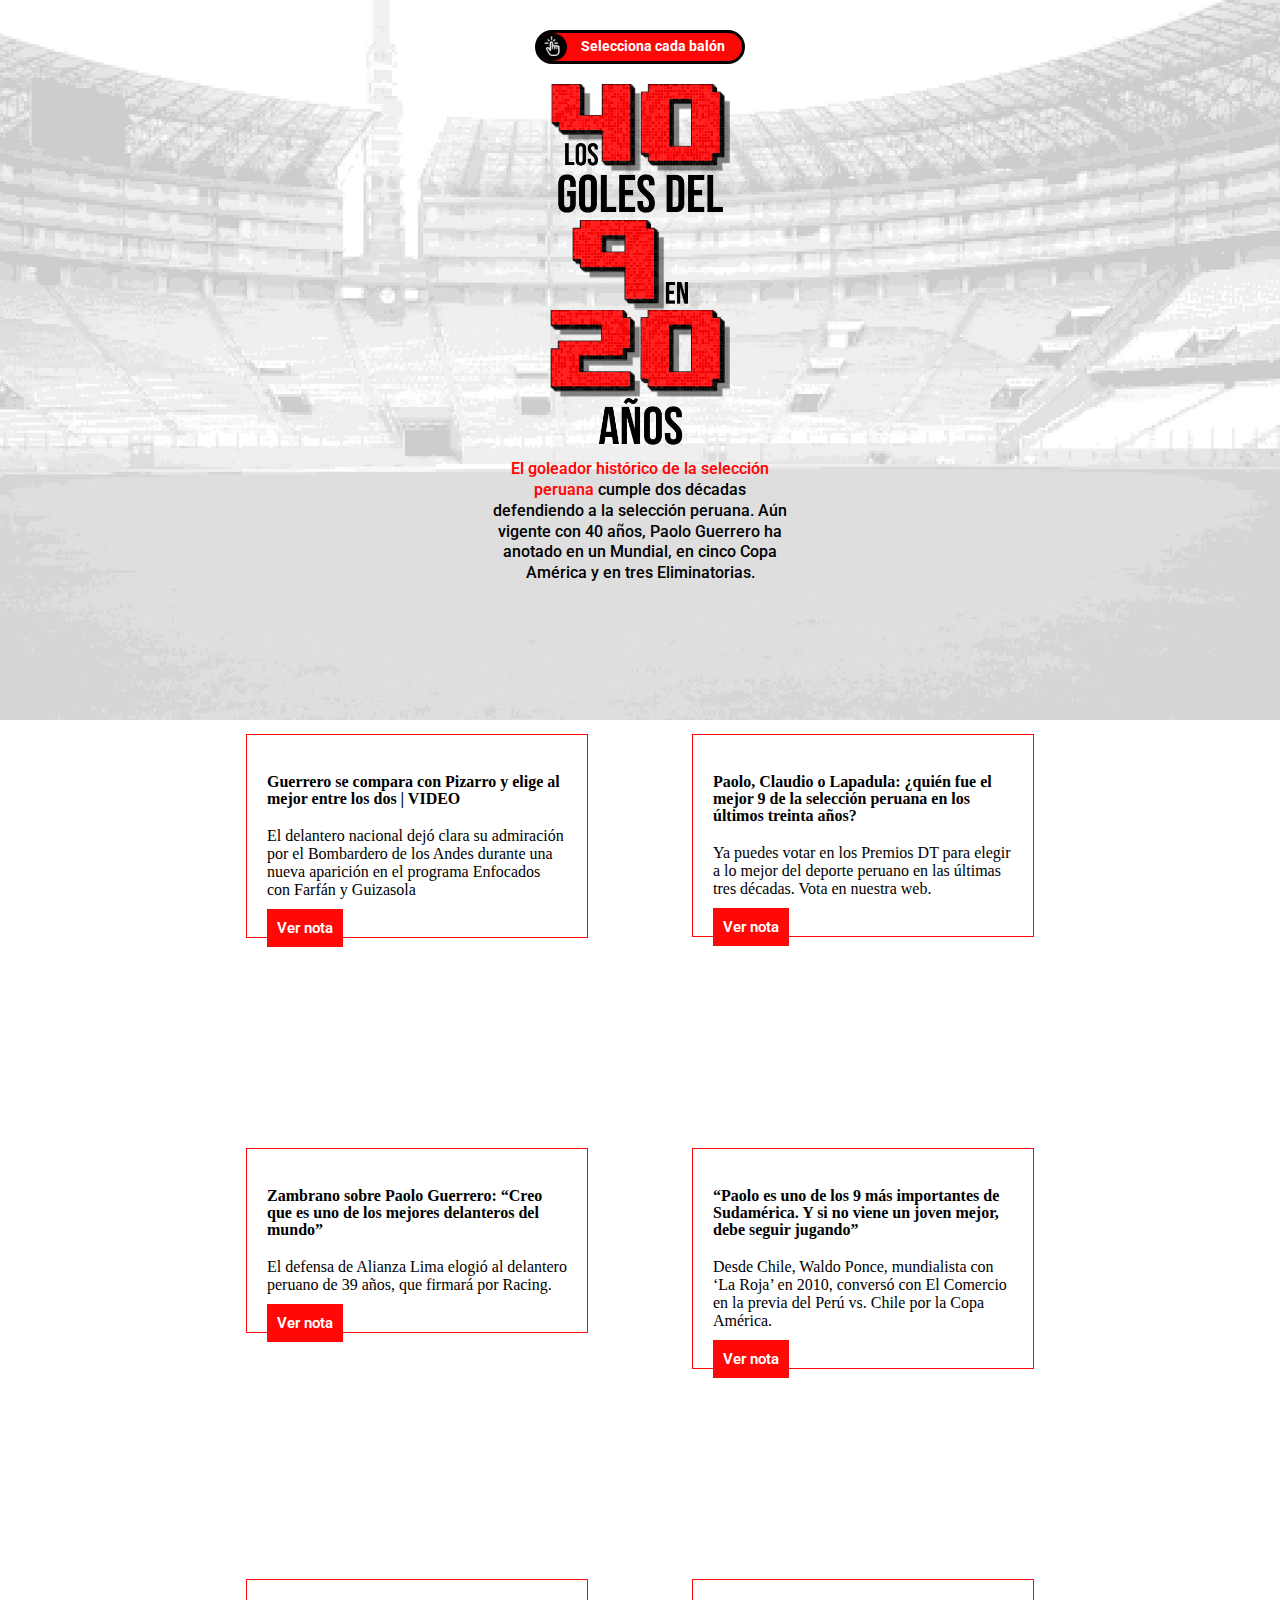
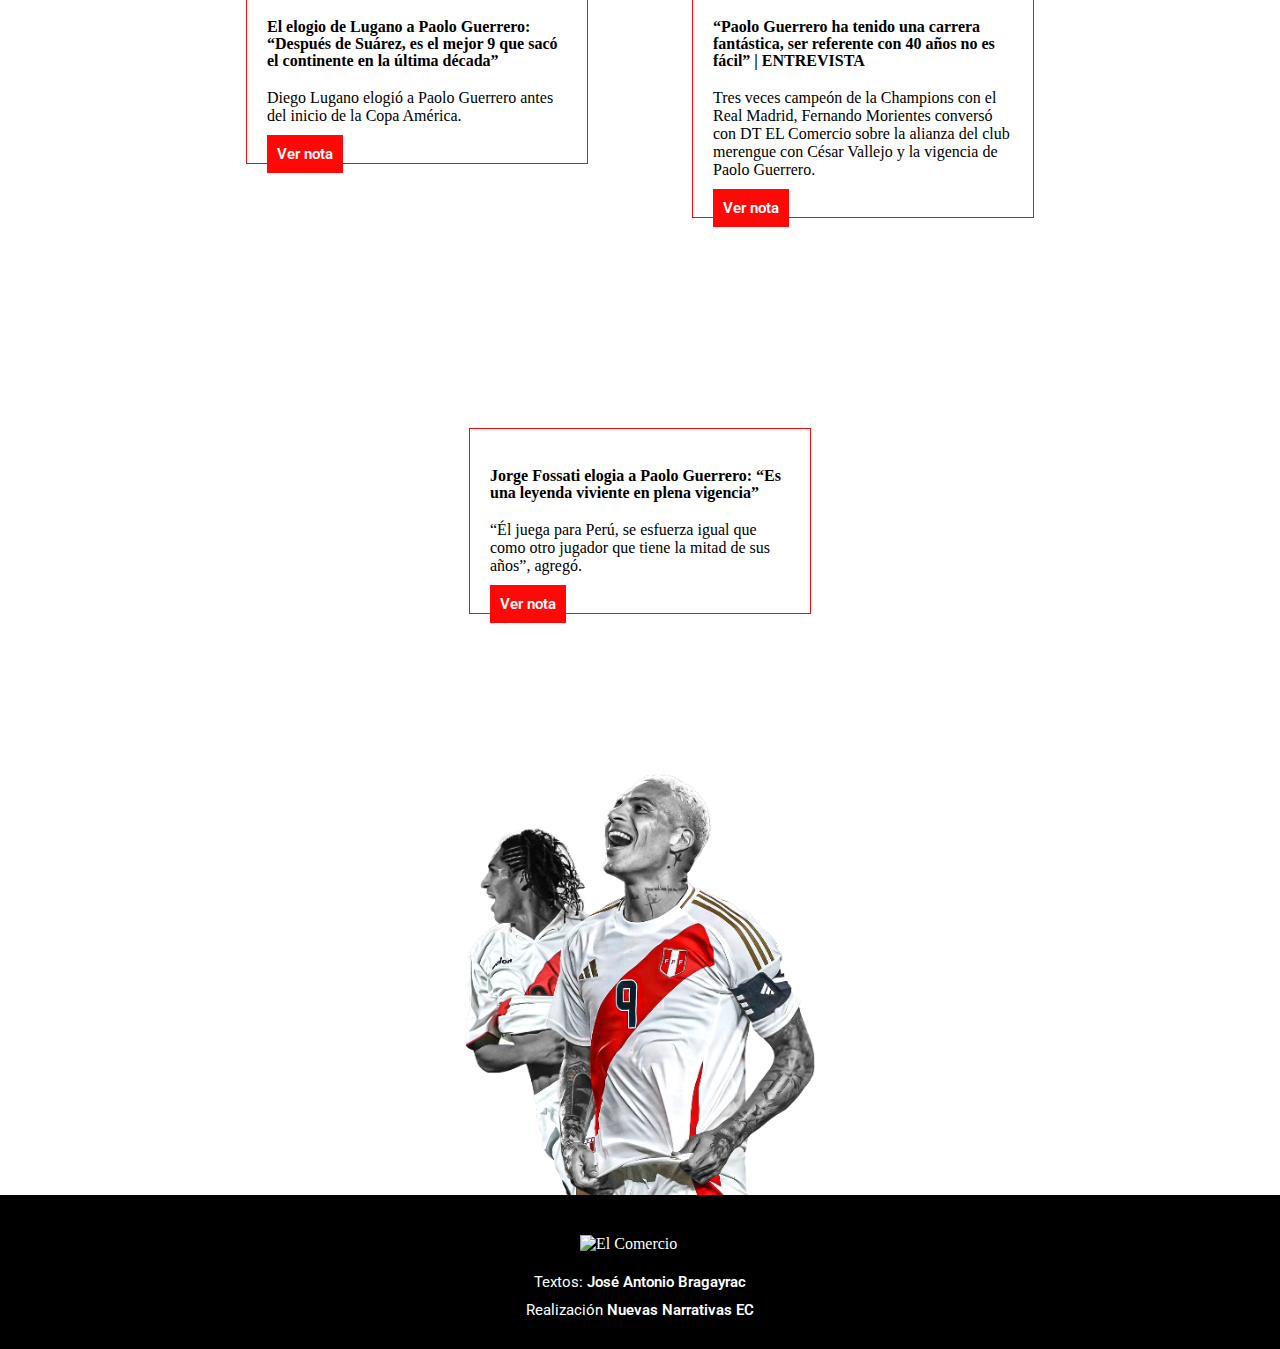
==== movil/index.html @ 33b4f056 "guerrero final" ====
<!DOCTYPE html>
<html lang="en">
<head>
    <!--Para que Google no indexe este index-->
    <meta name="googlebot" content="noindex" />
    <meta name="googlebot-news" content="nosnippet" />
    <meta name="robots" content="noindex, nofollow" />
    <!---->

    <meta charset="UTF-8">
    <meta name="viewport" content="width=device-width, initial-scale=1.0">
    <title>Paolo Guerrero</title>
    
    <link rel="stylesheet" href="https://yac130.github.io/paolo-guerrero-goles-historicos/css/style-movil.css?v31"/>
    <!--<link rel="stylesheet" href="../css/style-movil.css?v2">-->
    
    <link rel="preconnect" href="https://fonts.googleapis.com">
    <link rel="preconnect" href="https://fonts.gstatic.com" crossorigin>
    <link href="https://fonts.googleapis.com/css2?family=Bebas+Neue&family=Roboto:ital,wght@0,100;0,300;0,400;0,500;0,700;0,900;1,100;1,300;1,400;1,500;1,700;1,900&display=swap" rel="stylesheet">
    
    <style>
        .tp-modal,
        #gpt_zocalo, 
        #clever-45754-sticky-footer-shadow,
        #browsi_wrapper_0_ai_1_rc_0,
        #browsi_wrapper_1_ai_1_rc_0,
        #browsi_wrapper_2_ai_1_rc_0,
        #browsi_wrapper_3_ai_1_rc_0,
        #browsi_wrapper_4_ai_1_rc_0,
        #browsi_wrapper_5_ai_1_rc_0,
        #browsi_wrapper_6_ai_1_rc_0,
        #browsi_wrapper_7_ai_1_rc_0,
        #browsi_wrapper_8_ai_1_rc_0,
        #browsi_wrapper_9_ai_1_rc_0,
        #browsi_wrapper_10_ai_1_rc_0,
        .fs-sticky-footer,
        .orp-player-wrapper,
        #clever-45754-sticky-footer,
        #elcomercio_zocalo{
                display: none !important;
                height: 0 !important;
        } 
    </style>

</head>
<body>

    <div id="social">
        <button id="fb" class="sharer button" data-sharer="facebook" data-hashtag="" data-url="#">Facebook</button>

        <button id="wst" class="sharer button" data-sharer="whatsapp" data-title="El Comercio" data-url="#">Whatsapp</button>

        <button id="tw" class="sharer button" data-sharer="twitter" data-title="El Comercio" data-hashtags="" data-via='elcomercio_peru' data-url="#">Twitter</button>
    </div>

    <div class="main-popup" id="popup-video-1">
        <div class="box-popup">
            <div class="btn-cerrar">X</div>
            <div class="box-cabecera">
                <img src="https://yac130.github.io/paolo-guerrero-goles-historicos/img/pelota.png" alt="" width="100%">
                <h6>gol #1</h6>
                <span class="fecha">18-11-2004</span>
            </div>
            <h4>
                La primera vez (85')
                <span>Paolo Guerrero se estrena como goleador ante Chile</span>
            </h4>
            <p>
                Guerrero es la gran apuesta del brasileño Paulo Autuori con 20 años y un mes después de su debut con la selección peruana, anota su primer gol. Fue ante Chile en el Nacional, con un toque sutil de derecha, luego de ingresar por Claudio Pizarro.
            </p>
            <h5>
                Perú 2-1 Chile
                <span>Lima - Nacional</span>
                <span>Eliminatorias Mundial 2006</span>
            </h5>
            <iframe width="100%" height="315" src="https://www.youtube.com/embed/K0IS0dxHDE8?si=mKyJRkMQhObxS0b4" title="YouTube video player" frameborder="0" allow="accelerometer; autoplay; clipboard-write; encrypted-media; gyroscope; picture-in-picture; web-share" referrerpolicy="strict-origin-when-cross-origin" allowfullscreen></iframe>
        </div>
    </div>

    <div class="main-popup" id="popup-video-2">
        <div class="box-popup">
            <div class="btn-cerrar">X</div>
            <div class="box-cabecera">
                <img src="https://yac130.github.io/paolo-guerrero-goles-historicos/img/pelota.png" alt="" width="100%">
                <h6>gol #2</h6>
                <span class="fecha">30-3-2005</span>
            </div>
            <h4>
                El gol más rápido (38’’)
                <span>La dupla del Bayern Guerrero-Pizarro ‘on fire’</span>
            </h4>
            <p>
                Asistencia perfecta de su compañero en el Bayern Munich, Claudio Pizarro, para un Paolo Guerrero que define con un derechazo cruzado ante el arquero ecuatoriano. Se jugaban apenas 38 segundos en el estadio Nacional.
            </p>
            <h5>
                Perú 2-2 Ecuador
                <span>Lima - Nacional</span>
                <span>Eliminatorias Mundial 2006</span>
            </h5>
            <iframe width="100%" height="315" src="https://www.youtube.com/embed/5pW2fzvM_98?si=mKyJRkMQhObxS0b4" title="YouTube video player" frameborder="0" allow="accelerometer; autoplay; clipboard-write; encrypted-media; gyroscope; picture-in-picture; web-share" referrerpolicy="strict-origin-when-cross-origin" allowfullscreen></iframe>
        </div>
    </div>

    <div class="main-popup" id="popup-video-3">
        <div class="box-popup">
            <div class="btn-cerrar">X</div>
            <div class="box-cabecera">
                <img src="https://yac130.github.io/paolo-guerrero-goles-historicos/img/pelota.png" alt="" width="100%">
                <h6>gol #3</h6>
                <span class="fecha">17-08-2005</span>
            </div>
            <h4>
                Chile, la víctima se repite (15’)
                <span>Primer gol de Guerrero en un amistoso con la Bicolor</span>
            </h4>
            <p>
                Con el muslo izquierdo, a empujones y aguantando la marca del defensa Nelson Reyes, Guerrero anota ante Chile, en un amistoso jugado en Tacna.Fue tras un centro de Miguel Mostto y un remate fallido de Juan Manuel Vargas que dejó rebote.
            </p>
            <h5>
                Perú 3-1 Chile
                <span>Tacna - Estadio Jorge Basadre</span>
                <span>Amistoso</span>
            </h5>
            <iframe width="100%" height="315" src="https://www.youtube.com/embed/N6119QtMp_8?si=EzQfrEjegVmpWIgE&amp;start=4070" title="YouTube video player" frameborder="0" allow="accelerometer; autoplay; clipboard-write; encrypted-media; gyroscope; picture-in-picture; web-share" referrerpolicy="strict-origin-when-cross-origin" allowfullscreen></iframe>
        </div>
    </div>

    <div class="main-popup" id="popup-video-4">
        <div class="box-popup">
            <div class="btn-cerrar">X</div>
            <div class="box-cabecera">
                <img src="https://yac130.github.io/paolo-guerrero-goles-historicos/img/pelota.png" alt="" width="100%">
                <h6>gol #4</h6>
                <span class="fecha">08-09-2006</span>
            </div>
            <h4>
                Gol en Nueva Jersey (76’)
                <span>El nueve que no perdona dentro del área</span>
            </h4>
            <p>
                La Bicolor era dirigida por Freddy Ternero y Paolo Guerrero acompañaba a Claudio Pizarro en el ataque. El ‘Bombardero’ pivotea perfecto y el ‘Depredador’ controla con el pecho, acomoda y define suave con pierna derecha para el empate.
            </p>
            <h5>
                Perú 1-1 Ecuador
                <span>Nueva Jersey</span>
                <span>Amistoso</span>
            </h5>
            <iframe width="100%" height="315" src="https://www.youtube.com/embed/x92LTF9Slc8?si=QGdDnlPMAwOUpx2V&amp;start=74" title="YouTube video player" frameborder="0" allow="accelerometer; autoplay; clipboard-write; encrypted-media; gyroscope; picture-in-picture; web-share" referrerpolicy="strict-origin-when-cross-origin" allowfullscreen></iframe>
        </div>
    </div>

    <div class="main-popup" id="popup-video-5">
        <div class="box-popup">
            <div class="btn-cerrar">X</div>
            <div class="box-cabecera">
                <img src="https://yac130.github.io/paolo-guerrero-goles-historicos/img/pelota.png" alt="" width="100%">
                <h6>gol #5</h6>
                <span class="fecha">07-10-2006</span>
            </div>
            <h4>
                Festejo en Viña del Mar (8’)
                <span>Ya en Hamburgo, Guerrero anota por primera vez en Chile</span>
            </h4>
            <p>
                Otro centro por izquierda y Guerrero, que supera a los defensas, cabecea perfecto para el gol peruano en el ‘Clásico del Pacífico’ disputado en Viña del Mar. El amistoso lo ganaría Chile con tres peruanos expulsados.
            </p>
            <h5>
                Chile 3-2 Perú
                <span>Viña del Mar</span>
                <span>Amistoso</span>
            </h5>
            <iframe width="100%" height="315" src="https://www.youtube.com/embed/x92LTF9Slc8?si=Kt_hMHA3erdOjnL2&amp;start=96" title="YouTube video player" frameborder="0" allow="accelerometer; autoplay; clipboard-write; encrypted-media; gyroscope; picture-in-picture; web-share" referrerpolicy="strict-origin-when-cross-origin" allowfullscreen></iframe>
        </div>
    </div>

    <div class="main-popup" id="popup-video-6">
        <div class="box-popup">
            <div class="btn-cerrar">X</div>
            <div class="box-cabecera">
                <img src="https://yac130.github.io/paolo-guerrero-goles-historicos/img/pelota.png" alt="" width="100%">
                <h6>gol #6</h6>
                <span class="fecha">26-06-2007</span>
            </div>
            <h4>
                Debut goleador en Copa América (88’)
                <span>La primera vez de Guerrero en un torneo continental con Perú</span>
            </h4>
            <p>
                Con Julio César Uribe como entrenador, Perú ganaba 2-0 a Uruguay con goles de Miguel Villalta y Juan Carlos Mariño. Faltaba uno, el de Paolo, que a los 88’ define de izquierda tras pase de Andrés Mendoza para su primer gol en una Copa América.
            </p>
            <h5>
                Perú 3-0 Uruguay
                <span>Metropolitano de Mérida</span>
                <span>Copa América</span>
            </h5>
            <iframe width="100%" height="315" src="https://www.youtube.com/embed/9vWUrF949cA?si=VbzYMJOQoTrI6k7H&amp;start=505" title="YouTube video player" frameborder="0" allow="accelerometer; autoplay; clipboard-write; encrypted-media; gyroscope; picture-in-picture; web-share" referrerpolicy="strict-origin-when-cross-origin" allowfullscreen></iframe>
        </div>
    </div>

    <div class="main-popup" id="popup-video-7">
        <div class="box-popup">
            <div class="btn-cerrar">X</div>
            <div class="box-cabecera">
                <img src="https://yac130.github.io/paolo-guerrero-goles-historicos/img/pelota.png" alt="" width="100%">
                <h6>gol #7</h6>
                <span class="fecha">09-09-2007</span>
            </div>
            <h4>
                Primer doblete monumental (50’ y 93’)
                <span>Dos derechazos para dos goles ante Colombia</span>
            </h4>
            <p>
                Perú perdía ante Colombia hasta que apareció Paolo Guerrero para ganar una pelota venenosa y definir de derecha casi en el suelo. Era el minuto 50 y a los 93 volvería a ser decisivo para marcar el empate, también de derecha en el estadio Monumental.
            </p>
            <h5>
                Perú 2-2 Colombia
                <span>Estadio Monumental</span>
                <span>Amistoso</span>
            </h5>
            <iframe width="100%" height="315" src="https://www.youtube.com/embed/2K004dYfxaA?si=8Dpz30KWaag9TBLP&amp;start=113" title="YouTube video player" frameborder="0" allow="accelerometer; autoplay; clipboard-write; encrypted-media; gyroscope; picture-in-picture; web-share" referrerpolicy="strict-origin-when-cross-origin" allowfullscreen></iframe>
        </div>
    </div>

    <div class="main-popup" id="popup-video-8">
        <div class="box-popup">
            <div class="btn-cerrar">X</div>
            <div class="box-cabecera">
                <img src="https://yac130.github.io/paolo-guerrero-goles-historicos/img/pelota.png" alt="" width="100%">
                <h6>gol #8</h6>
                <span class="fecha">09-09-2007</span>
            </div>
            <h4>
                Primer doblete monumental (50’ y 93’)
                <span>Dos derechazos para dos goles ante Colombia</span>
            </h4>
            <p>
                Perú perdía ante Colombia hasta que apareció Paolo Guerrero para ganar una pelota venenosa y definir de derecha casi en el suelo. Era el minuto 50 y a los 93 volvería a ser decisivo para marcar el empate, también de derecha en el estadio Monumental.
            </p>
            <h5>
                Perú 2-2 Colombia
                <span>Estadio Monumental</span>
                <span>Amistoso</span>
            </h5>
            <iframe width="100%" height="315" src="https://www.youtube.com/embed/2K004dYfxaA?si=OxUhcb1DsauI570G&amp;start=275" title="YouTube video player" frameborder="0" allow="accelerometer; autoplay; clipboard-write; encrypted-media; gyroscope; picture-in-picture; web-share" referrerpolicy="strict-origin-when-cross-origin" allowfullscreen></iframe>
        </div>
    </div>

    <div class="main-popup" id="popup-video-9">
        <div class="box-popup">
            <div class="btn-cerrar">X</div>
            <div class="box-cabecera">
                <img src="https://yac130.github.io/paolo-guerrero-goles-historicos/img/pelota.png" alt="" width="100%">
                <h6>gol #9</h6>
                <span class="fecha">12-09-2007</span>
            </div>
            <h4>
                El 'Depredador' define de pecho (36’)
                <span>Segundo tanto de Guerrero en el coloso de Ate</span>
            </h4>
            <p>
                Centro por derecha y Paolo Guerrero que define con el pecho para que, sutilmente, la pelota tome dirección de arco para el 2-0. Diez minutos antes, Vargas había puesto el primero. Fue el primer triunfo de la era Chemo del Solar.
            </p>
            <h5>
                Perú 2-0 Bolivia
                <span>Lima</span>
                <span>Amistoso</span>
            </h5>
            <iframe width="100%" height="315" src="https://www.youtube.com/embed/PZjacY6OZC4?si=Kt_A9exCMvat1ab5&amp;start=50" title="YouTube video player" frameborder="0" allow="accelerometer; autoplay; clipboard-write; encrypted-media; gyroscope; picture-in-picture; web-share" referrerpolicy="strict-origin-when-cross-origin" allowfullscreen></iframe>
        </div>
    </div>

    <div class="main-popup" id="popup-video-10">
        <div class="box-popup">
            <div class="btn-cerrar">X</div>
            <div class="box-cabecera">
                <img src="https://yac130.github.io/paolo-guerrero-goles-historicos/img/pelota.png" alt="" width="100%">
                <h6>gol #10</h6>
                <span class="fecha">29-06-2011</span>
            </div>
            <h4>
                El décimo gol fue en Matute (89’)
                <span>Zurdazo del Depredador para llegar a los diez goles</span>
            </h4>
            <p>
                Definición de zurda a un minuto del final para que Paolo Guerrero anote su décimo gol con la selección peruana. El rival era Senegal y el escenario, el estadio de Matute. Era también el décimo encuentro con Sergio Markarián como entrenador.
            </p>
            <h5>
                Perú 1-0 Senegal
                <span>Lima</span>
                <span>Amistoso</span>
            </h5>
            <iframe width="100%" height="315" src="https://www.youtube.com/embed/x92LTF9Slc8?si=UZkHm7tZXh6owOcf&amp;start=241" title="YouTube video player" frameborder="0" allow="accelerometer; autoplay; clipboard-write; encrypted-media; gyroscope; picture-in-picture; web-share" referrerpolicy="strict-origin-when-cross-origin" allowfullscreen></iframe>
        </div>
    </div>

    <div class="main-popup" id="popup-video-11">
        <div class="box-popup">
            <div class="btn-cerrar">X</div>
            <div class="box-cabecera">
                <img src="https://yac130.github.io/paolo-guerrero-goles-historicos/img/pelota.png" alt="" width="100%">
                <h6>gol #11</h6>
                <span class="fecha">05-07-2011</span>
            </div>
            <h4>
                Un golazo ante Uruguay (23’)
                <span>Estreno con gol en la Copa América 2011</span>
            </h4>
            <p>
                La mejor asistencia de Michael Guevara en Perú fue para Paolo Guerrero. Un pase desde área propia hasta casi tres cuartos de cancha, que el ‘Depredador’ supo aprovechar amagando al portero Muslera y definiendo con un toque suave de derecha.
            </p>
            <h5>
                Perú 1-1 Uruguay
                <span>San Juan - Argentina</span>
                <span>Copa América 2011</span>
            </h5>
            <iframe width="100%" height="315" src="https://www.youtube.com/embed/XzrnQ9zExps?si=zWWX0Ix0KJ_9d_0Y" title="YouTube video player" frameborder="0" allow="accelerometer; autoplay; clipboard-write; encrypted-media; gyroscope; picture-in-picture; web-share" referrerpolicy="strict-origin-when-cross-origin" allowfullscreen></iframe>
        </div>
    </div>

    <div class="main-popup" id="popup-video-12">
        <div class="box-popup">
            <div class="btn-cerrar">X</div>
            <div class="box-cabecera">
                <img src="https://yac130.github.io/paolo-guerrero-goles-historicos/img/pelota.png" alt="" width="100%">
                <h6>gol #12</h6>
                <span class="fecha">08-07-2011</span>
            </div>
            <h4>
                Un Guerrero para cuartos (82’)
                <span>Aparece el goleador en el final del partido</span>
            </h4>
            <p>
                Tras el empate ante Uruguay, Perú necesitaba un triunfo ante México para asegurar un lugar en los cuartos de final. Paolo Guerrero aparecería a 8 minutos del final para, de pierna derecha, firmar el triunfo ante los aztecas.
            </p>
            <h5>
                Perú 1-0 México
                <span>San Juan - Argentina</span>
                <span>Copa América 2011</span>
            </h5>
            <iframe width="100%" height="315" src="https://www.youtube.com/embed/MPnbG2aK51w?si=bKwkEc_yF3SHigMa&amp;start=126" title="YouTube video player" frameborder="0" allow="accelerometer; autoplay; clipboard-write; encrypted-media; gyroscope; picture-in-picture; web-share" referrerpolicy="strict-origin-when-cross-origin" allowfullscreen></iframe>
        </div>
    </div>

    <div class="main-popup" id="popup-video-13">
        <div class="box-popup">
            <div class="btn-cerrar">X</div>
            <div class="box-cabecera">
                <img src="https://yac130.github.io/paolo-guerrero-goles-historicos/img/pelota.png" alt="" width="100%">
                <h6>gol #13</h6>
                <span class="fecha">23-07-2011</span>
            </div>
            <h4>
                El primer hat-trick de Paolo (63’)
                <span>Guerrero se convierte en goleador de la Copa América 2011</span>
            </h4>
            <p>
                Abrió la cuenta Willian Chiroque y el resto fue repertorio absoluto de Paolo Guerrero ante Venezuela. Su primer hat-trick con la Bicolor. Tres derechazos y tres tantos para coronarse como goleador del torneo con cinco tantos.
            </p>
            <h5>
                Perú 4-1 Venezuela
                <span>San Juan - Argentina</span>
                <span>Copa América 2011</span>
            </h5>
            <iframe width="100%" height="315" src="https://www.youtube.com/embed/syoJkhP4cYw?si=iKiYjjJ8qdFBC_3Q&amp;start=31" title="YouTube video player" frameborder="0" allow="accelerometer; autoplay; clipboard-write; encrypted-media; gyroscope; picture-in-picture; web-share" referrerpolicy="strict-origin-when-cross-origin" allowfullscreen></iframe>
        </div>
    </div>

    <div class="main-popup" id="popup-video-14">
        <div class="box-popup">
            <div class="btn-cerrar">X</div>
            <div class="box-cabecera">
                <img src="https://yac130.github.io/paolo-guerrero-goles-historicos/img/pelota.png" alt="" width="100%">
                <h6>gol #14</h6>
                <span class="fecha">23-07-2011</span>
            </div>
            <h4>
                El primer hat-trick de Paolo (89’)
                <span>Guerrero se convierte en goleador de la Copa América 2011</span>
            </h4>
            <p>
                Abrió la cuenta Willian Chiroque y el resto fue repertorio absoluto de Paolo Guerrero ante Venezuela. Su primer hat-trick con la Bicolor. Tres derechazos y tres tantos para coronarse como goleador del torneo con cinco tantos.
            </p>
            <h5>
                Perú 4-1 Venezuela
                <span>San Juan - Argentina</span>
                <span>Copa América 2011</span>
            </h5>
            <iframe width="100%" height="315" src="https://www.youtube.com/embed/syoJkhP4cYw?si=GVzm3-RCTbgwa2Yy&amp;start=60" title="YouTube video player" frameborder="0" allow="accelerometer; autoplay; clipboard-write; encrypted-media; gyroscope; picture-in-picture; web-share" referrerpolicy="strict-origin-when-cross-origin" allowfullscreen></iframe>
        </div>
    </div>

    <div class="main-popup" id="popup-video-15">
        <div class="box-popup">
            <div class="btn-cerrar">X</div>
            <div class="box-cabecera">
                <img src="https://yac130.github.io/paolo-guerrero-goles-historicos/img/pelota.png" alt="" width="100%">
                <h6>gol #15</h6>
                <span class="fecha">23-07-2011</span>
            </div>
            <h4>
                El primer hat-trick de Paolo (92’)
                <span>Guerrero se convierte en goleador de la Copa América 2011</span>
            </h4>
            <p>
                Abrió la cuenta Willian Chiroque y el resto fue repertorio absoluto de Paolo Guerrero ante Venezuela. Su primer hat-trick con la Bicolor. Tres derechazos y tres tantos para coronarse como goleador del torneo con cinco tantos.
            </p>
            <h5>
                Perú 4-1 Venezuela
                <span>San Juan - Argentina</span>
                <span>Copa América 2011</span>
            </h5>
            <iframe width="100%" height="315" src="https://www.youtube.com/embed/syoJkhP4cYw?si=pJUwmBBO0U-e8hbL&amp;start=75" title="YouTube video player" frameborder="0" allow="accelerometer; autoplay; clipboard-write; encrypted-media; gyroscope; picture-in-picture; web-share" referrerpolicy="strict-origin-when-cross-origin" allowfullscreen></iframe>
        </div>
    </div>

    <div class="main-popup" id="popup-video-16">
        <div class="box-popup">
            <div class="btn-cerrar">X</div>
            <div class="box-cabecera">
                <img src="https://yac130.github.io/paolo-guerrero-goles-historicos/img/pelota.png" alt="" width="100%">
                <h6>gol #16</h6>
                <span class="fecha">23-07-2011</span>
            </div>
            <h4>
                El primer doblete en Eliminatorias (46’)
                <span>Guerrero logra su segundo doblete con la selección peruana</span>
            </h4>
            <p>
                Debut soñado en las Eliminatorias 2014. En el Nacional y ante Paraguay, Paolo Guerrero marcaba un doblete que ilusionaba a todos un país. Primero, un derechazo y luego un toque suave, también de derecha, para su segundo doblete con Perú.
            </p>
            <h5>
                Perú 2-0 Paraguay
                <span>Lima</span>
                <span>Eliminatorias 2014 </span>
            </h5>
            <iframe width="100%" height="315" src="https://www.youtube.com/embed/ZjPwFpDP84M?si=2nQmgfP4tTEuA_Tm" title="YouTube video player" frameborder="0" allow="accelerometer; autoplay; clipboard-write; encrypted-media; gyroscope; picture-in-picture; web-share" referrerpolicy="strict-origin-when-cross-origin" allowfullscreen></iframe>
        </div>
    </div>

    <div class="main-popup" id="popup-video-17">
        <div class="box-popup">
            <div class="btn-cerrar">X</div>
            <div class="box-cabecera">
                <img src="https://yac130.github.io/paolo-guerrero-goles-historicos/img/pelota.png" alt="" width="100%">
                <h6>gol #17</h6>
                <span class="fecha">23-07-2011</span>
            </div>
            <h4>
                El primer doblete en Eliminatorias (73’)
                <span>Guerrero logra su segundo doblete con la selección peruana</span>
            </h4>
            <p>
                Debut soñado en las Eliminatorias 2014. En el Nacional y ante Paraguay, Paolo Guerrero marcaba un doblete que ilusionaba a todos un país. Primero, un derechazo y luego un toque suave, también de derecha, para su segundo doblete con Perú.
            </p>
            <h5>
                Perú 2-0 Paraguay
                <span>Lima</span>
                <span>Eliminatorias 2014 </span>
            </h5>
            <iframe width="100%" height="315" src="https://www.youtube.com/embed/ZjPwFpDP84M?si=n2J53IyAvD6kdRvM&amp;start=110" title="YouTube video player" frameborder="0" allow="accelerometer; autoplay; clipboard-write; encrypted-media; gyroscope; picture-in-picture; web-share" referrerpolicy="strict-origin-when-cross-origin" allowfullscreen></iframe>
        </div>
    </div>

    <div class="main-popup" id="popup-video-18">
        <div class="box-popup">
            <div class="btn-cerrar">X</div>
            <div class="box-cabecera">
                <img src="https://yac130.github.io/paolo-guerrero-goles-historicos/img/pelota.png" alt="" width="100%">
                <h6>gol #18</h6>
                <span class="fecha">23-07-2011</span>
            </div>
            <h4>
                Los dulces 18 de Paolo (36’)
                <span>Figura en la ajustada victoria ante Nigeria </span>
            </h4>
            <p>
                Derechazo cruzado y un abrazo con ‘Cachito’ Ramírez para celebrar el gol ante Nigeria en un amistoso disputado en el Nacional. Era el último partido de práctica de la Bicolor dirigida por Sergio Markarián antes de reiniciar las Eliminatorias.
            </p>
            <h5>
                Perú 1-0 Nigeria
                <span>Lima</span>
                <span>Amistoso</span>
            </h5>
            <iframe width="100%" height="315" src="https://www.youtube.com/embed/Pi1nPzy7rgg?si=0pbm6UnJ7qsSRWBA&amp;start=35" title="YouTube video player" frameborder="0" allow="accelerometer; autoplay; clipboard-write; encrypted-media; gyroscope; picture-in-picture; web-share" referrerpolicy="strict-origin-when-cross-origin" allowfullscreen></iframe>
        </div>
    </div>

    <div class="main-popup" id="popup-video-19">
        <div class="box-popup">
            <div class="btn-cerrar">X</div>
            <div class="box-cabecera">
                <img src="https://yac130.github.io/paolo-guerrero-goles-historicos/img/pelota.png" alt="" width="100%">
                <h6>gol #19</h6>
                <span class="fecha">10-06-2012</span>
            </div>
            <h4>
                Un golazo en el Centenario (47’)
                <span>Guerrero anota ante Uruguay por las Eliminatorias 2014</span>
            </h4>
            <p>
                Saque Lateral de Luis Advíncula y Paolo Guerrero en el área que la acomoda con el pecho para definir de derecha y poner el 2-2 a los 47 minutos, en el Centenario de Montevideo.
            </p>
            <h5>
                Uruguay 4-2 Perú
                <span>Montevideo</span>
                <span>Eliminatorias</span>
            </h5>
            <iframe width="100%" height="315" src="https://www.youtube.com/embed/e02gge3_kE8?si=f8w0Wk0k7OE5_tpm&amp;start=3529" title="YouTube video player" frameborder="0" allow="accelerometer; autoplay; clipboard-write; encrypted-media; gyroscope; picture-in-picture; web-share" referrerpolicy="strict-origin-when-cross-origin" allowfullscreen></iframe>
        </div>
    </div>

    <div class="main-popup" id="popup-video-20">
        <div class="box-popup">
            <div class="btn-cerrar">X</div>
            <div class="box-cabecera">
                <img src="https://yac130.github.io/paolo-guerrero-goles-historicos/img/pelota.png" alt="" width="100%">
                <h6>gol #20</h6>
                <span class="fecha">09-09-2014</span>
            </div>
            <h4>
                Veinte goles en diez años con Perú (88’)
                <span>Guerrero celebra en Doha sus dos decenas de goles</span>
            </h4>
            <p>
                Diez años después de su estreno goleador con la selección peruana, Paolo Guerrero marca su diana número 20 con la Bicolor. Fue ante Qatar, en una victoria de 2-0 de un partido que se disputó en Doha. Cabezazo y a cobrar.
            </p>
            <h5>
                Perú 2-0 Qatar
                <span>Doha</span>
                <span>Amistoso</span>
            </h5>
            <iframe width="100%" height="315" src="https://www.youtube.com/embed/EZDYqac8dMQ?si=7yDa3PVIgDp21z0Y&amp;start=90" title="YouTube video player" frameborder="0" allow="accelerometer; autoplay; clipboard-write; encrypted-media; gyroscope; picture-in-picture; web-share" referrerpolicy="strict-origin-when-cross-origin" allowfullscreen></iframe>
        </div>
    </div>

    <div class="main-popup" id="popup-video-21">
        <div class="box-popup">
            <div class="btn-cerrar">X</div>
            <div class="box-cabecera">
                <img src="https://yac130.github.io/paolo-guerrero-goles-historicos/img/pelota.png" alt="" width="100%">
                <h6>gol #21</h6>
                <span class="fecha">15-11-2014</span>
            </div>
            <h4>
                Tercer gol de cabeza con la bicolor (73’)
                <span>Guerrero vuelve a ser letal por la vía aérea en amistoso</span>
            </h4>
            <p>
                Centro por derecha de André Carrillo y Paolo Guerrero que se eleva en el corazón del área, sin marca, para, de cabeza, poner el 1-1 transitorio. Luego vino el segundo guaraní y caímos 2-1 en un amistoso disputado en Asunción.
            </p>
            <h5>
                Paraguay 2-1 Perú
                <span>Asunción</span>
                <span>Amistoso</span>
            </h5>
            <iframe width="100%" height="315" src="https://www.youtube.com/embed/wJPZi2W6BAc?si=FDNUQ0Sg1CaFPsGW&amp;start=88" title="YouTube video player" frameborder="0" allow="accelerometer; autoplay; clipboard-write; encrypted-media; gyroscope; picture-in-picture; web-share" referrerpolicy="strict-origin-when-cross-origin" allowfullscreen></iframe>
        </div>
    </div>

    <div class="main-popup" id="popup-video-22">
        <div class="box-popup">
            <div class="btn-cerrar">X</div>
            <div class="box-cabecera">
                <img src="https://yac130.github.io/paolo-guerrero-goles-historicos/img/pelota.png" alt="" width="100%">
                <h6>gol #22</h6>
                <span class="fecha">26-06-2015</span>
            </div>
            <h4>
                El segundo hat trick del 'depredador' (19’)
                <span>Paolo anota tres goles ante Bolivia por la Copa América</span>
            </h4>
            <p>
                Primero fue un centro de Vargas y Paolo que fusila al arquero con un cabezazo. Luego, un pase perfecto de Cueva para definir de derecha. Finalmente, el Depredador aprovecha un error rival para definir de derecha.
            </p>
            <h5>
                Perú 3-1 Bolivia
                <span>Chile</span>
                <span>Copa América 2015</span>
            </h5>
            <iframe width="100%" height="315" src="https://www.youtube.com/embed/2xQud9nzji0?si=Uo561qy5PMU0e6LP&amp;start=155" title="YouTube video player" frameborder="0" allow="accelerometer; autoplay; clipboard-write; encrypted-media; gyroscope; picture-in-picture; web-share" referrerpolicy="strict-origin-when-cross-origin" allowfullscreen></iframe>
        </div>
    </div>

    <div class="main-popup" id="popup-video-23">
        <div class="box-popup">
            <div class="btn-cerrar">X</div>
            <div class="box-cabecera">
                <img src="https://yac130.github.io/paolo-guerrero-goles-historicos/img/pelota.png" alt="" width="100%">
                <h6>gol #23</h6>
                <span class="fecha">26-06-2015</span>
            </div>
            <h4>
                El segundo hat trick del 'depredador' (22’)
                <span>Paolo anota tres goles ante Bolivia por la Copa América</span>
            </h4>
            <p>
                Primero fue un centro de Vargas y Paolo que fusila al arquero con un cabezazo. Luego, un pase perfecto de Cueva para definir de derecha. Finalmente, el Depredador aprovecha un error rival para definir de derecha.
            </p>
            <h5>
                Perú 3-1 Bolivia
                <span>Chile</span>
                <span>Copa América 2015</span>
            </h5>
            <iframe width="100%" height="315" src="https://www.youtube.com/embed/2xQud9nzji0?si=Uo561qy5PMU0e6LP&amp;start=224" title="YouTube video player" frameborder="0" allow="accelerometer; autoplay; clipboard-write; encrypted-media; gyroscope; picture-in-picture; web-share" referrerpolicy="strict-origin-when-cross-origin" allowfullscreen></iframe>
        </div>
    </div>

    <div class="main-popup" id="popup-video-24">
        <div class="box-popup">
            <div class="btn-cerrar">X</div>
            <div class="box-cabecera">
                <img src="https://yac130.github.io/paolo-guerrero-goles-historicos/img/pelota.png" alt="" width="100%">
                <h6>gol #24</h6>
                <span class="fecha">26-06-2015</span>
            </div>
            <h4>
                El segundo hat trick del 'depredador' (73’)
                <span>Paolo anota tres goles ante Bolivia por la Copa América</span>
            </h4>
            <p>
                Primero fue un centro de Vargas y Paolo que fusila al arquero con un cabezazo. Luego, un pase perfecto de Cueva para definir de derecha. Finalmente, el Depredador aprovecha un error rival para definir de derecha.
            </p>
            <h5>
                Perú 3-1 Bolivia
                <span>Chile</span>
                <span>Copa América 2015</span>
            </h5>
            <iframe width="100%" height="315" src="https://www.youtube.com/embed/2xQud9nzji0?si=Uo561qy5PMU0e6LP&amp;start=735" title="YouTube video player" frameborder="0" allow="accelerometer; autoplay; clipboard-write; encrypted-media; gyroscope; picture-in-picture; web-share" referrerpolicy="strict-origin-when-cross-origin" allowfullscreen></iframe>
        </div>
    </div>

    <div class="main-popup" id="popup-video-25">
        <div class="box-popup">
            <div class="btn-cerrar">X</div>
            <div class="box-cabecera">
                <img src="https://yac130.github.io/paolo-guerrero-goles-historicos/img/pelota.png" alt="" width="100%">
                <h6>gol #25</h6>
                <span class="fecha">04-07-2015</span>
            </div>
            <h4>
                Goleador de la Copa América, otra vez (88’)
                <span>Guerrero lidera a Perú al tercer lugar del torneo</span>
            </h4>
            <p>
                Pase de Cueva y Guerrero que define de derecha para sentenciar el partido ante Paraguay y darle a Perú el tercer lugar en la Copa América 2015.Fue a los 88 minutos y el tanto lo coronaría como goleador del torneo por segunda vez consecutiva.
            </p>
            <h5>
                Perú 2-0 Paraguay
                <span>Chile</span>
                <span>Copa América 2015</span>
            </h5>
            <iframe width="100%" height="315" src="https://www.youtube.com/embed/2xQud9nzji0?si=Uo561qy5PMU0e6LP&amp;start=123" title="YouTube video player" frameborder="0" allow="accelerometer; autoplay; clipboard-write; encrypted-media; gyroscope; picture-in-picture; web-share" referrerpolicy="strict-origin-when-cross-origin" allowfullscreen></iframe>
        </div>
    </div>

    <div class="main-popup" id="popup-video-26">
        <div class="box-popup">
            <div class="btn-cerrar">X</div>
            <div class="box-cabecera">
                <img src="https://yac130.github.io/paolo-guerrero-goles-historicos/img/pelota.png" alt="" width="100%">
                <h6>gol #26</h6>
                <span class="fecha">14-10-2015</span>
            </div>
            <h4>
                El cuarto gol ante Chile (92’)
                <span>Primer tanto en las Eliminatorias Rusia 2018</span>
            </h4>
            <p>
                En uno de los partidos más extraños por la cantidad de goles ante Chile, Paolo Guerrero se hace presente para el descuento. Fue una definición con el empeine derecho, en un remate cruzado perfecto ante un Claudio Bravo que nada pudo hacer.
            </p>
            <h5>
                Perú 3-4 Chile
                <span>Lima</span>
                <span>Eliminatorias 2018</span>
            </h5>
            <iframe width="100%" height="315" src="https://www.youtube.com/embed/2xQud9nzji0?si=Uo561qy5PMU0e6LP&amp;start=1076" title="YouTube video player" frameborder="0" allow="accelerometer; autoplay; clipboard-write; encrypted-media; gyroscope; picture-in-picture; web-share" referrerpolicy="strict-origin-when-cross-origin" allowfullscreen></iframe>
        </div>
    </div>

    <div class="main-popup" id="popup-video-27">
        <div class="box-popup">
            <div class="btn-cerrar">X</div>
            <div class="box-cabecera">
                <img src="https://yac130.github.io/paolo-guerrero-goles-historicos/img/pelota.png" alt="" width="100%">
                <h6>gol #27</h6>
                <span class="fecha">25-03-2016</span>
            </div>
            <h4>
                El gol que marcó la era Gareca (61’)
                <span>Guerrero inicia la reivindicación ante Venezuela en Lima</span>
            </h4>
            <p>
                Ruidíaz pivotea para Guerrero, que define de derecha para el descuento, cuando Perú perdía 2-0 en Lima. Luego empataría el mismo Ruidíaz.Era el segundo gol del ‘Depredador’ en las Eliminatorias Rusia 2018.
            </p>
            <h5>
                Venezuela 2-2 Perú
                <span>Venezuela</span>
                <span>Eliminatorias 2018</span>
            </h5>
            <iframe width="100%" height="315" src="https://www.youtube.com/embed/2xQud9nzji0?si=Uo561qy5PMU0e6LP&amp;start=258" title="YouTube video player" frameborder="0" allow="accelerometer; autoplay; clipboard-write; encrypted-media; gyroscope; picture-in-picture; web-share" referrerpolicy="strict-origin-when-cross-origin" allowfullscreen></iframe>
        </div>
    </div>

    <div class="main-popup" id="popup-video-28">
        <div class="box-popup">
            <div class="btn-cerrar">X</div>
            <div class="box-cabecera">
                <img src="https://yac130.github.io/paolo-guerrero-goles-historicos/img/pelota.png" alt="" width="100%">
                <h6>gol #28</h6>
                <span class="fecha">05-06-2016</span>
            </div>
            <h4>
                Diez goles en Copa América (61’)
                <span>Paolo anota en su tercer torneo continental</span>
            </h4>
            <p>
                Perú se estrenaba en la Copa América Centenario. El rival fue Haití y el autor del único tanto para los primeros tres puntos fue Paolo Guerrero. A los 61 minutos, el Depredador anota de palomita tras centro de Edison Flores.
            </p>
            <h5>
                Perú 1-0 Haití
                <span>Estados Unidos</span>
                <span>Copa América Centenario</span>
            </h5>
            <iframe width="100%" height="315" src="https://www.youtube.com/embed/2xQud9nzji0?si=Uo561qy5PMU0e6LP&amp;start=532" title="YouTube video player" frameborder="0" allow="accelerometer; autoplay; clipboard-write; encrypted-media; gyroscope; picture-in-picture; web-share" referrerpolicy="strict-origin-when-cross-origin" allowfullscreen></iframe>
        </div>
    </div>

    <div class="main-popup" id="popup-video-29">
        <div class="box-popup">
            <div class="btn-cerrar">X</div>
            <div class="box-cabecera">
                <img src="https://yac130.github.io/paolo-guerrero-goles-historicos/img/pelota.png" alt="" width="100%">
                <h6>gol #29</h6>
                <span class="fecha">05-06-2016</span>
            </div>
            <h4>
                La primera vez ante Argentina (58’)
                <span>Definición exquisita en Lima por Eliminatorias</span>
            </h4>
            <p>
                Fabuloso centro de Miguel Trauco y Paolo Guerrero que le gana la posición a Funes Mori, acomoda la pelota con el cuerpo y define con un derechazo para el 1-1. Era su tercera diana en las Eliminatorias rumbo al Mundial Rusia 2018.
            </p>
            <h5>
                Perú 2-2 Argentina
                <span>Lima</span>
                <span>Eliminatorias 2018</span>
            </h5>
            <iframe width="100%" height="315" src="https://www.youtube.com/embed/KTjKlr1f00Q?si=qUPTzerLzaqgzef2" title="YouTube video player" frameborder="0" allow="accelerometer; autoplay; clipboard-write; encrypted-media; gyroscope; picture-in-picture; web-share" referrerpolicy="strict-origin-when-cross-origin" allowfullscreen></iframe>
        </div>
    </div>

    <div class="main-popup" id="popup-video-30">
        <div class="box-popup">
            <div class="btn-cerrar">X</div>
            <div class="box-cabecera">
                <img src="https://yac130.github.io/paolo-guerrero-goles-historicos/img/pelota.png" alt="" width="100%">
                <h6>gol #30</h6>
                <span class="fecha">24-03-2017</span>
            </div>
            <h4>
                Un gol salvador ante Venezuela (63’)
                <span>Guerrero anota de cabeza para el empate ante Venezuela</span>
            </h4>
            <p>
                Perú perdía 2-1 en Venezuela hasta que a los 63 minutos apareció Paolo Guerrero para un cabezazo perfecto, tras tiro de esquina de Yotún, que sentenció el empate de visita y por las Eliminatorias Rusia 2018. 
            </p>
            <h5>
                Venezuela 2-2 Perú
                <span>Venezuela</span>
                <span>Eliminatorias 2018</span>
            </h5>
            <iframe width="100%" height="315" src="https://www.youtube.com/embed/Y5yJHED-U_o?si=KSlrg9BWlVDhR4oR&amp;start=176" title="YouTube video player" frameborder="0" allow="accelerometer; autoplay; clipboard-write; encrypted-media; gyroscope; picture-in-picture; web-share" referrerpolicy="strict-origin-when-cross-origin" allowfullscreen></iframe>
        </div>
    </div>

    <div class="main-popup" id="popup-video-31">
        <div class="box-popup">
            <div class="btn-cerrar">X</div>
            <div class="box-cabecera">
                <img src="https://yac130.github.io/paolo-guerrero-goles-historicos/img/pelota.png" alt="" width="100%">
                <h6>gol #31</h6>
                <span class="fecha">29-03-2017</span>
            </div>
            <h4>
                Clase maestra de Guerrero (33’)
                <span>Guerrero y el día que lo sufrió Diego Godín</span>
            </h4>
            <p>
                Era el minuto 33. Perú perdía 1-0 ante Uruguay, hasta que Yotún lanza un centro milimétrico para Paolo que, con mucha calidad, acomoda y protege la pelota ante la marca de Diego Godín, le gana la posición al uruguayo y define de perfecto derechazo.
            </p>
            <h5>
                Perú 2-1 Uruguay
                <span>Lima</span>
                <span>Eliminatorias 2018</span>
            </h5>
            <iframe width="100%" height="315" src="https://www.youtube.com/embed/2uhj7VCqP_I?si=47xYI-pD3P1V_iTO&amp;start=535" title="YouTube video player" frameborder="0" allow="accelerometer; autoplay; clipboard-write; encrypted-media; gyroscope; picture-in-picture; web-share" referrerpolicy="strict-origin-when-cross-origin" allowfullscreen></iframe>
        </div>
    </div>

    <div class="main-popup" id="popup-video-32">
        <div class="box-popup">
            <div class="btn-cerrar">X</div>
            <div class="box-cabecera">
                <img src="https://yac130.github.io/paolo-guerrero-goles-historicos/img/pelota.png" alt="" width="100%">
                <h6>gol #32</h6>
                <span class="fecha">08-06-2017</span>
            </div>
            <h4>
                Primero gol de tiro libre (75’)
                <span>Impecable ejecución del capitán Paolo Guerrero</span>
            </h4>
            <p>
                Amistoso disputado en el Mansiche de Trujillo. Guerrero era capitán y a los 75 minutos hizo gala de toda su jerarquía con una definición soberana de tiro libre. Derechazo potente y triunfo para la selección peruana.
            </p>
            <h5>
                Perú 1-0 Paraguay
                <span>Trujillo</span>
                <span>Amistoso</span>
            </h5>
            <iframe width="100%" height="315" src="https://www.youtube.com/embed/2uhj7VCqP_I?si=47xYI-pD3P1V_iTO&amp;start=535" title="YouTube video player" frameborder="0" allow="accelerometer; autoplay; clipboard-write; encrypted-media; gyroscope; picture-in-picture; web-share" referrerpolicy="strict-origin-when-cross-origin" allowfullscreen></iframe>
        </div>
    </div>

    <div class="main-popup" id="popup-video-33">
        <div class="box-popup">
            <div class="btn-cerrar">X</div>
            <div class="box-cabecera">
                <img src="https://yac130.github.io/paolo-guerrero-goles-historicos/img/pelota.png" alt="" width="100%">
                <h6>gol #33</h6>
                <span class="fecha">14-06-2017</span>
            </div>
            <h4>
                Gol de Guerrero en Arequipa (58’)
                <span>El Depredador alcanza los 11 goles en amistosos con Perú</span>
            </h4>
            <p>
                Otro amistoso, esta vez ante Jamaica en Arequipa. Pase diagonal de Cueva y Guerrero que define sin apuro ni marca, de tiro cruzado con la derecha, para el tercero de la Blanquirroja. Era, además, su gol número 11 en amistosos con Perú.
            </p>
            <h5>
                Perú 3-1 Jamaica
                <span>Arequipa</span>
                <span>Amistoso</span>
            </h5>
            <iframe width="100%" height="315" src="https://www.youtube.com/embed/4GjqSAVPC8E?si=TSUP84DxafSdujwz&amp;start=203" title="YouTube video player" frameborder="0" allow="accelerometer; autoplay; clipboard-write; encrypted-media; gyroscope; picture-in-picture; web-share" referrerpolicy="strict-origin-when-cross-origin" allowfullscreen></iframe>
        </div>
    </div>

    <div class="main-popup" id="popup-video-34">
        <div class="box-popup">
            <div class="btn-cerrar">X</div>
            <div class="box-cabecera">
                <img src="https://yac130.github.io/paolo-guerrero-goles-historicos/img/pelota.png" alt="" width="100%">
                <h6>gol #34</h6>
                <span class="fecha">03-06-2018</span>
            </div>
            <h4>
                El tercer doblete de Guerrero (41’)
                <span>Paolo reaparece tras un año sin goles</span>
            </h4>
            <p>
                Ya clasificado al Mundial de Rusia 2018, Perú se alista con un amistoso en Suiza. Guerrero aparece para aprovechar un rebote con una sutil definición de derecha. Luego, volvería a aparecer con un cabezazo tras centro de Carrillo.
            </p>
            <h5>
                Perú 3-0 Arabia Saudita
                <span>San Galo</span>
                <span>Amistoso</span>
            </h5>
            <iframe width="100%" height="315" src="https://www.youtube.com/embed/lfakbrEqAIw?si=HaF3VIxCcNUUuLxw&amp;start=3471" title="YouTube video player" frameborder="0" allow="accelerometer; autoplay; clipboard-write; encrypted-media; gyroscope; picture-in-picture; web-share" referrerpolicy="strict-origin-when-cross-origin" allowfullscreen></iframe>
        </div>
    </div>

    <div class="main-popup" id="popup-video-35">
        <div class="box-popup">
            <div class="btn-cerrar">X</div>
            <div class="box-cabecera">
                <img src="https://yac130.github.io/paolo-guerrero-goles-historicos/img/pelota.png" alt="" width="100%">
                <h6>gol #35</h6>
                <span class="fecha">03-06-2018</span>
            </div>
            <h4>
                El tercer doblete de Guerrero (64’)
                <span>Paolo reaparece tras un año sin goles</span>
            </h4>
            <p>
                Ya clasificado al Mundial de Rusia 2018, Perú se alista con un amistoso en Suiza. Guerrero aparece para aprovechar un rebote con una sutil definición de derecha. Luego, volvería a aparecer con un cabezazo tras centro de Carrillo.
            </p>
            <h5>
                Perú 3-0 Arabia Saudita
                <span>San Galo</span>
                <span>Amistoso</span>
            </h5>
            <iframe width="100%" height="315" src="https://www.youtube.com/embed/lfakbrEqAIw?si=fAIo_pgCyg80Ahd5&amp;start=5101" title="YouTube video player" frameborder="0" allow="accelerometer; autoplay; clipboard-write; encrypted-media; gyroscope; picture-in-picture; web-share" referrerpolicy="strict-origin-when-cross-origin" allowfullscreen></iframe>
        </div>
    </div>

    <div class="main-popup" id="popup-video-36">
        <div class="box-popup">
            <div class="btn-cerrar">X</div>
            <div class="box-cabecera">
                <img src="https://yac130.github.io/paolo-guerrero-goles-historicos/img/pelota.png" alt="" width="100%">
                <h6>gol #36</h6>
                <span class="fecha">26-06-2018</span>
            </div>
            <h4>
                El gol soñado en Rusia 2018 (49’)
                <span>Paolo Guerrero anota su único gol en una Copa del Mundo</span>
            </h4>
            <p>
                Paolo Guerrero cumple el sueño de anotar en una Copa del Mundo. Lo logró 14 años después de su debut goleador con la Bicolor. Fue ante Australia, tras una jugada de Cueva y una definición soberbia de media tijera con pierna derecha.
            </p>
            <h5>
                Australia 0-2 Perú
                <span>Rusia</span>
                <span>Mundial Rusia 2018</span>
            </h5>
            <iframe width="100%" height="315" src="https://www.youtube.com/embed/1pwso2yOvWE?si=95jW_swHLKOJbxSc" title="YouTube video player" frameborder="0" allow="accelerometer; autoplay; clipboard-write; encrypted-media; gyroscope; picture-in-picture; web-share" referrerpolicy="strict-origin-when-cross-origin" allowfullscreen></iframe>
        </div>
    </div>

    <div class="main-popup" id="popup-video-37">
        <div class="box-popup">
            <div class="btn-cerrar">X</div>
            <div class="box-cabecera">
                <img src="https://yac130.github.io/paolo-guerrero-goles-historicos/img/pelota.png" alt="" width="100%">
                <h6>gol #37</h6>
                <span class="fecha">18-06-2019</span>
            </div>
            <h4>
                La quinta Copa América (45’)
                <span>Paolo Guerrero marca su primer gol ante Bolivia</span>
            </h4>
            <p>
                Paolo Guerrero abre la cuenta a los 45 minutos. Perdía Perú ante Bolivia, pero un pase magistral de Cueva dejó en inmejorable posición al ‘Depredador’, que definió de derecha para el 1-1 en su quinta Copa América.
            </p>
            <h5>
                Perú 3-1 Bolivia
                <span>Brasil</span>
                <span>Copa América 2019</span>
            </h5>
            <iframe width="100%" height="315" src="https://www.youtube.com/embed/lRtwG10eZgE?si=HV2EGiAT6rIbdo3J&amp;start=293" title="YouTube video player" frameborder="0" allow="accelerometer; autoplay; clipboard-write; encrypted-media; gyroscope; picture-in-picture; web-share" referrerpolicy="strict-origin-when-cross-origin" allowfullscreen></iframe>
        </div>
    </div>

    <div class="main-popup" id="popup-video-38">
        <div class="box-popup">
            <div class="btn-cerrar">X</div>
            <div class="box-cabecera">
                <img src="https://yac130.github.io/paolo-guerrero-goles-historicos/img/pelota.png" alt="" width="100%">
                <h6>gol #38</h6>
                <span class="fecha">04-07-2019</span>
            </div>
            <h4>
                Uno de los mejores partidos de Perú (91’)
                <span>Goleada y exhibición máxima ante Chile</span>
            </h4>
            <p>
                La selección peruana jugó uno de sus mejores partidos en la era Gareca. Fue ante Chile, en semifinales de la Copa América. Un 3-0 monumental que Paolo Guerrero coronó con el tercer tanto, tras eludir al portero y definir de derecha.
            </p>
            <h5>
                Perú 3-0 Chile
                <span>Brasil</span>
                <span>Copa América 2019</span>
            </h5>
            <iframe width="100%" height="315" src="https://www.youtube.com/embed/STrqmRTNHZc?si=qbeoy5F2RnyMVVC0&amp;start=824" title="YouTube video player" frameborder="0" allow="accelerometer; autoplay; clipboard-write; encrypted-media; gyroscope; picture-in-picture; web-share" referrerpolicy="strict-origin-when-cross-origin" allowfullscreen></iframe>
        </div>
    </div>

    <div class="main-popup" id="popup-video-39">
        <div class="box-popup">
            <div class="btn-cerrar">X</div>
            <div class="box-cabecera">
                <img src="https://yac130.github.io/paolo-guerrero-goles-historicos/img/pelota.png" alt="" width="100%">
                <h6>gol #39</h6>
                <span class="fecha">07-07-2019</span>
            </div>
            <h4>
                Gol y subcampeón de América (44’)
                <span>Primer gol de penal para Paolo Guerrero con Perú</span>
            </h4>
            <p>
                Perú volvía a una final de Copa América después de más de 40 años. El rival, Brasil, fue imposible, pero Paolo Guerrero se dio el gusto de anotar su primer tanto de penal con la Blanquirroja. Definió con parte interna del pie derecho.
            </p>
            <h5>
                Brasil 3-1 Perú
                <span>Brasil</span>
                <span>Copa América 2019</span>
            </h5>
            <iframe width="100%" height="315" src="https://www.youtube.com/embed/CPgVzW5N4T4?si=nDJLwlpxDMldwxrp&amp;start=358" title="YouTube video player" frameborder="0" allow="accelerometer; autoplay; clipboard-write; encrypted-media; gyroscope; picture-in-picture; web-share" referrerpolicy="strict-origin-when-cross-origin" allowfullscreen></iframe>
        </div>
    </div>

    <div class="main-popup" id="popup-video-40">
        <div class="box-popup">
            <div class="btn-cerrar">X</div>
            <div class="box-cabecera">
                <img src="https://yac130.github.io/paolo-guerrero-goles-historicos/img/pelota.png" alt="" width="100%">
                <h6>gol #40</h6>
                <span class="fecha">26-03-2024</span>
            </div>
            <h4>
                Guerrero vuelve cinco años después (94’)
                <span>Paolo anota su primer gol desde el 2019 con la Bicolor</span>
            </h4>
            <p>
                Cinco años después de su último gol, Paolo Guerrero vuelve a anotar con la selección peruana. Esta vez bajo la dirección de Jorge Fossati. Fue en un amistoso y nuevamente por la vía penal, tras falta a Renato Tapia.
            </p>
            <h5>
                Perú 4-1 República Dominicana
                <span>Lima</span>
                <span>Amistoso</span>
            </h5>
            <iframe width="100%" height="315" src="https://www.youtube.com/embed/3LBbR59A3Xg?si=Ek14_rSa-Ja307mH&amp;start=915" title="YouTube video player" frameborder="0" allow="accelerometer; autoplay; clipboard-write; encrypted-media; gyroscope; picture-in-picture; web-share" referrerpolicy="strict-origin-when-cross-origin" allowfullscreen></iframe>
        </div>
    </div>
  
    <div class="box-main">

        <div class="box-indicacion">
            <img src="https://yac130.github.io/paolo-guerrero-goles-historicos/img/icon-mano.png" alt="" width="100%">
            <p>
                Selecciona cada balón
            </p>
        </div>

        <div class="box-columna-pelota">
            <ul>
                <li id="btn-video-1" class="btn-video"> 

                </li>
                <li id="btn-video-2" class="btn-video">  

                </li>
                <li id="btn-video-3" class="btn-video"> 

                </li>
                <li id="btn-video-4" class="btn-video">
                    
                </li>
                <li id="btn-video-5" class="btn-video">
                   
                </li>
                <li id="btn-video-6" class="btn-video">
                   
                </li>
                <li id="btn-video-7" class="btn-video">
                    
                </li>
                <li id="btn-video-8" class="btn-video">
                   
                </li>
                <li id="btn-video-9" class="btn-video">
                   
                </li>
                <li id="btn-video-10" class="btn-video">
                    
                </li>
                <li id="btn-video-11" class="btn-video">
                   
                </li>
                <li id="btn-video-12" class="btn-video">
                   
                </li>
                <li id="btn-video-13" class="btn-video">
                   
                </li>
                <li id="btn-video-14" class="btn-video">
                    
                </li>
                <li id="btn-video-15" class="btn-video">
                   
                </li>                
            </ul>
        </div>
        <div class="clear"></div>
        <div class="box-columna-pelota box-columna-vertical">
            <ul>
                <li id="btn-video-16" class="btn-video">
                    
                </li>
                <li id="btn-video-17" class="btn-video">
                    
                </li>
                <li id="btn-video-18" class="btn-video">
                   
                </li>
                <li id="btn-video-19" class="btn-video">
                   
                </li>
                <li id="btn-video-20" class="btn-video">
                   
                </li>
            </ul>
        </div>
        <div class="box-titular">
            <img src="https://yac130.github.io/paolo-guerrero-goles-historicos/img/bg-titulo-4.webp" alt="" width="100%">
            <!--<h1>goles históricos</h1>-->
            <!--<h2>
                <span>El goleador histórico de la selección peruana</span> cumple dos décadas defendiendo a la selección peruana. Aún vigente con 40 años, Paolo Guerrero ha anotado en un Mundial, en seis Copa América y en tres Eliminatorias. 
            </h2>-->
        </div>
        <div class="box-columna-pelota box-columna-vertical">
            <ul>
                <li id="btn-video-21" class="btn-video"> 

                </li>
                <li id="btn-video-22" class="btn-video">  

                </li>
                <li id="btn-video-23" class="btn-video"> 

                </li>
                <li id="btn-video-24" class="btn-video">
                    
                </li>
                <li id="btn-video-25" class="btn-video">
                   
                </li>
            </ul>
        </div>
        <div class="clear"></div>
        <div class="box-columna-pelota">
            <ul>                
                <li id="btn-video-26" class="btn-video">
                   
                </li>
                <li id="btn-video-27" class="btn-video">
                    
                </li>
                <li id="btn-video-28" class="btn-video">
                   
                </li>
                <li id="btn-video-29" class="btn-video">
                   
                </li>
                <li id="btn-video-30" class="btn-video">
                    
                </li>
                <li id="btn-video-31" class="btn-video">
                   
                </li>
                <li id="btn-video-32" class="btn-video">
                   
                </li>
                <li id="btn-video-33" class="btn-video">
                   
                </li>
                <li id="btn-video-34" class="btn-video">
                    
                </li>
                <li id="btn-video-35" class="btn-video">
                   
                </li>
                <li id="btn-video-36" class="btn-video">
                    
                </li>
                <li id="btn-video-37" class="btn-video">
                    
                </li>
                <li id="btn-video-38" class="btn-video">
                   
                </li>
                <li id="btn-video-39" class="btn-video">
                   
                </li>
                <li id="btn-video-40" class="btn-video">
                   
                </li>
            </ul>
        </div>
        <h2 class="bajada-movil">
            <span>El goleador histórico de la selección peruana</span> cumple dos décadas defendiendo a la selección peruana. Aún vigente con 40 años, Paolo Guerrero ha anotado en un Mundial, en cinco Copa América y en tres Eliminatorias. 
        </h2>

    </div>

    <div class="box-notas">
        <div class="box-item"> 
            <div class="box-texto-item">
                <div class="item">
                    <img src="https://elcomercio.pe/resizer/v2/TQ4WTJQ3QRECZOV6CGQYV44EW4.png?auth=26fe4e1dbe10c040319672e63f0cd01e08d8e7cf54742f6f30d4485d7ac3ee60&width=1200&height=680&quality=75&smart=true" alt="" width="100%">
                </div><!--item-->   
                <h4>
                    <a href="https://elcomercio.pe/deporte-total/futbol-peruano/paolo-guerrero-se-compara-con-claudio-pizarro-y-elige-al-mejor-entre-los-dos-dejo-el-nombre-de-peru-bien-alto-en-europa-video-enfocados-noticia/" target="_blank">Guerrero se compara con Pizarro y elige al mejor entre los dos | VIDEO</a>
                </h4>    
                <p>
                    El delantero nacional dejó clara su admiración por el Bombardero de los Andes durante una nueva aparición en el programa Enfocados con Farfán y Guizasola
                </p>
                <a class="btn oscuro" href="https://elcomercio.pe/deporte-total/futbol-peruano/paolo-guerrero-se-compara-con-claudio-pizarro-y-elige-al-mejor-entre-los-dos-dejo-el-nombre-de-peru-bien-alto-en-europa-video-enfocados-noticia/" target="_blank">Ver nota</a>
            </div>              
        </div>
        <div class="box-item"> 
            <div class="box-texto-item">
                <div class="item">
                    <img src="https://elcomercio-elcomercio-prod.web.arc-cdn.net/resizer/v2/I2MAZFVYENDFTPN7H3PY6FBOCQ.png?auth=5a8ff717143d664480917feba9d5299873e412a06d4c8341ec163340b49891c1&width=1200&height=680&smart=true&quality=75" alt="" width="100%">
                </div><!--item-->   
                <h4>
                    <a href="https://elcomercio.pe/deporte-total/futbol-peruano/paolo-guerrero-claudio-pizarro-o-gianluca-lapadula-quien-fue-el-mejor-9-de-la-seleccion-peruana-en-los-ultimos-treinta-anos-deporte-futbol-premios-dt-rmmd-dtcc-noticia/" target="_blank">Paolo, Claudio o Lapadula: ¿quién fue el mejor 9 de la selección peruana en los últimos treinta años?</a>
                </h4>    
                <p>
                    Ya puedes votar en los Premios DT para elegir a lo mejor del deporte peruano en las últimas tres décadas. Vota en nuestra web.
                </p>
                <a class="btn oscuro" href="https://elcomercio.pe/deporte-total/futbol-peruano/paolo-guerrero-claudio-pizarro-o-gianluca-lapadula-quien-fue-el-mejor-9-de-la-seleccion-peruana-en-los-ultimos-treinta-anos-deporte-futbol-premios-dt-rmmd-dtcc-noticia/" target="_blank">Ver nota</a>
            </div>                
        </div>
        <div class="box-item"> 
            <div class="box-texto-item">
                <div class="item">
                    <img src="https://elcomercio-elcomercio-prod.web.arc-cdn.net/resizer/v2/5I2UJXJWPNBF5M7EW6AW3JYYXY.jpg?auth=d917f9c633271ce7261d1fbb2ca66680c78d0096d1841d177f58a4634141e7e2&width=1200&height=680&smart=true&quality=75" alt="" width="100%">
                </div><!--item-->   
                <h4>
                    <a href="https://elcomercio.pe/deporte-total/futbol-peruano/carlos-zambrano-sobre-paolo-guerrero-tras-su-llegada-a-racing-creo-que-es-uno-de-los-mejores-delanteros-del-mundo-video-noticia/" target="_blank">Zambrano sobre Paolo Guerrero: “Creo que es uno de los mejores delanteros del mundo”</a>
                </h4>    
                <p>
                    El defensa de Alianza Lima elogió al delantero peruano de 39 años, que firmará por Racing.
                </p>
                <a class="btn oscuro" href="https://elcomercio.pe/deporte-total/futbol-peruano/carlos-zambrano-sobre-paolo-guerrero-tras-su-llegada-a-racing-creo-que-es-uno-de-los-mejores-delanteros-del-mundo-video-noticia/" target="_blank">Ver nota</a>
            </div>                
        </div>
        <div class="box-item"> 
            <div class="box-texto-item">
                <div class="item">
                    <img src="https://elcomercio.pe/resizer/v2/MHSMLOAUH5CIPFMMXB2QPMPW2M.jpg?auth=792782d4340098d8ca48240a73c9fda8c6bec77e738d40691e6fca1efac50e97&width=620&quality=75&smart=true" alt="" width="100%">
                </div><!--item-->   
                <h4>
                    <a href="https://elcomercio.pe/deporte-total/seleccion/[base64]/" target="_blank">“Paolo es uno de los 9 más importantes de Sudamérica. Y si no viene un joven mejor, debe seguir jugando”</a>
                </h4>    
                <p>
                    Desde Chile, Waldo Ponce, mundialista con ‘La Roja’ en 2010, conversó con El Comercio en la previa del Perú vs. Chile por la Copa América.
                </p>
                <a class="btn oscuro" href="https://elcomercio.pe/deporte-total/seleccion/[base64]/" target="_blank">Ver nota</a>
            </div>                
        </div>
        <div class="box-item"> 
            <div class="box-texto-item">
                <div class="item">
                    <img src="https://elcomercio.pe/resizer/v2/PLXP7TPEGVF5TGCX4MRJQRF4II.jpg?auth=d0fbe2da7927bcc0ace0aebc933ef3e475bf29dff76518a17984f144f8b3d692&width=1200&height=680&quality=75&smart=true" alt="" width="100%">
                </div><!--item-->   
                <h4>
                    <a href="https://elcomercio.pe/deporte-total/futbol-mundial/el-elogio-de-diego-lugano-a-paolo-guerrero-despues-de-suarez-es-el-mejor-9-que-saco-el-continente-en-la-ultima-decada-selecciona-peruana-noticia/" target="_blank">El elogio de Lugano a Paolo Guerrero: “Después de Suárez, es el mejor 9 que sacó el continente en la última década”</a>
                </h4>    
                <p>
                    Diego Lugano elogió a Paolo Guerrero antes del inicio de la Copa América.
                </p>
                <a class="btn oscuro" href="https://elcomercio.pe/deporte-total/futbol-mundial/el-elogio-de-diego-lugano-a-paolo-guerrero-despues-de-suarez-es-el-mejor-9-que-saco-el-continente-en-la-ultima-decada-selecciona-peruana-noticia/" target="_blank">Ver nota</a>
            </div>                
        </div>
        <div class="box-item"> 
            <div class="box-texto-item">
                <div class="item">
                    <img src="https://elcomercio.pe/resizer/v2/GUI2WXRPHFAYVAUMQZS5M34D5I.jpg?auth=9d7f5a269dac8c36f318cdcb07ca5750f816c24a947941167530f049b5b8f99e&width=1200&height=680&quality=75&smart=true" alt="" width="100%">
                </div><!--item-->   
                <h4>
                    <a href="https://elcomercio.pe/deporte-total/futbol-peruano/fernando-morientes-exjugador-del-real-madrid-paolo-guerrero-ha-tenido-una-carrera-fantastica-ser-referente-con-40-anos-no-es-facil-seleccion-peruana-cesar-vallejo-noticia/" target="_blank">“Paolo Guerrero ha tenido una carrera fantástica, ser referente con 40 años no es fácil” | ENTREVISTA</a>
                </h4>    
                <p>
                    Tres veces campeón de la Champions con el Real Madrid, Fernando Morientes conversó con DT EL Comercio sobre la alianza del club merengue con César Vallejo y la vigencia de Paolo Guerrero.
                </p>
                <a class="btn oscuro" href="https://elcomercio.pe/deporte-total/futbol-peruano/fernando-morientes-exjugador-del-real-madrid-paolo-guerrero-ha-tenido-una-carrera-fantastica-ser-referente-con-40-anos-no-es-facil-seleccion-peruana-cesar-vallejo-noticia/" target="_blank">Ver nota</a>
            </div>                
        </div>
        <div class="box-item"> 
            <div class="box-texto-item">
                <div class="item">
                    <img src="https://elcomercio.pe/resizer/v2/OH2OECMMJBCI7FMMAC2GL3JJZ4.jpg?auth=dbbf12ea71cc48661fd2ede8606af22902d02e4acce91d8fc27e16c5607a2b2b&width=1200&height=680&quality=75&smart=true" alt="" width="100%">
                </div><!--item-->   
                <h4>
                    <a href="https://elcomercio.pe/deporte-total/seleccion/jorge-fossati-elogia-a-paolo-guerrero-es-una-leyenda-viviente-en-plena-vigencia-seleccion-peruana-republica-dominicana-ultimas-noticia/" target="_blank">Jorge Fossati elogia a Paolo Guerrero: “Es una leyenda viviente en plena vigencia”</a>
                </h4>    
                <p>
                    “Él juega para Perú, se esfuerza igual que como otro jugador que tiene la mitad de sus años”, agregó.
                </p>
                <a class="btn oscuro" href="https://elcomercio.pe/deporte-total/seleccion/jorge-fossati-elogia-a-paolo-guerrero-es-una-leyenda-viviente-en-plena-vigencia-seleccion-peruana-republica-dominicana-ultimas-noticia/" target="_blank">Ver nota</a>
            </div>                
        </div>
    </div>

    <img class="guerrero-portada" src="../img/paolos.webp" alt="" width="100%">

    <div class="box-footer">
        <img src="https://d1ts5g4ys243sh.cloudfront.net/proyectos_especiales_prod/especiales-multimedia/somos-35-anos-mejores-portadas-ecpm/img/logo-comercio.png" alt="El Comercio" width="100%">
        <p>
            Textos: <span>José Antonio Bragayrac</span>
        </p>
        <p>
            Realización <span>Nuevas Narrativas EC</span>
        </p>
    </div>
   
     
    <script src="https://code.jquery.com/jquery-3.5.1.min.js"></script>

  
    <!-- script compartir -->
    <script>
        function shareUrl(event) {
            const button = event.target;
            const url = button.getAttribute('data-url');
            
            const sharer = button.getAttribute('data-sharer');
            let shareUrl = '';

            switch (sharer) {
            case 'facebook':
                const fbHashtag = button.getAttribute('data-hashtag') || '';
                shareUrl = `https://www.facebook.com/sharer/sharer.php?u=${encodeURIComponent(url)}&hashtag=${encodeURIComponent(fbHashtag)}`;
                break;
                
            case 'whatsapp':
                const whatsappTitle = button.getAttribute('data-title');
                shareUrl = `https://api.whatsapp.com/send?text=${encodeURIComponent(whatsappTitle + ' ' + url)}`;
                break;
                
            case 'twitter':
                const twitterTitle = button.getAttribute('data-title');
                const twitterHashtags = button.getAttribute('data-hashtags');
                const twitterVia = button.getAttribute('data-via');
                shareUrl = `https://twitter.com/intent/tweet?text=${encodeURIComponent(twitterTitle)}&url=${encodeURIComponent(url)}&hashtags=${twitterHashtags}&via=${twitterVia}`;
                break;
            }

            window.open(shareUrl, '_blank');
        }

        document.querySelectorAll('.sharer').forEach(button => {
            button.addEventListener('click', shareUrl);
        });
    </script>

    <script>        
        var btnVideos = document.querySelectorAll(".btn-video");

        btnVideos.forEach(function(btnVideo) {
            btnVideo.addEventListener("click", function() {                
                this.classList.add("active");
            });
        });
    </script>

    <script>
        // Selecciona todos los <li> con la clase 'btn-video'
        var btnVideos = document.querySelectorAll(".btn-video");

        // Añade un evento de click a cada <li>
        btnVideos.forEach(function(btnVideo) {
            btnVideo.addEventListener("click", function() {
                // Obtén el ID del <li> clicado
                var videoId = this.id;

                // Crear el ID correspondiente al popup basado en el ID del <li>
                var popupId = videoId.replace("btn-", "popup-");

                // Selecciona el popup correspondiente
                var popup = document.getElementById(popupId);

                // Verifica que el popup exista antes de intentar mostrarlo
                if (popup) {
                    // Muestra el popup
                    popup.style.display = "block";
                } else {
                    console.error("No se encontró el popup con el ID: " + popupId);
                }
            });
        });

        // Selecciona todos los botones de cerrar
        var closeButtons = document.querySelectorAll(".btn-cerrar");

        // Añade un evento de click a cada botón de cerrar
        closeButtons.forEach(function(btnCerrar) {
            btnCerrar.addEventListener("click", function() {
                // Selecciona el contenedor principal del popup
                var popup = this.closest(".main-popup");

                // Oculta el popup si existe
                if (popup) {
                    popup.style.display = "none";

                    // Pausa el iframe de YouTube dentro del popup
                    var iframe = popup.querySelector("iframe");
                    if (iframe) {
                        iframe.src = iframe.src;  // Esta técnica resetea el iframe y detiene el video
                    }
                }
            });
        });


    </script>

    <!-- script para detectar si el usuario está usando desktop -->
    <script>
        function redirigirSiEsDesktop() {
            // Verificar si el agente de usuario corresponde a un dispositivo móvil
            if (!/Mobi|Android|iPhone|iPod|BlackBerry|Windows Phone|webOS/i.test(navigator.userAgent)) {
                // Redirigir a la URL deseada para la versión de escritorio
                window.location.href = "https://yac130.github.io/paolo-guerrero-goles-historicos/";
            }
        }
        // Ejecutar la función cuando la página se cargue
        window.onload = redirigirSiEsDesktop;
    </script>

</body>
</html>
---- css/style-movil.css ----
body, 
html {	
    background-color: #d8d8d8;
    background-image: url('https://yac130.github.io/paolo-guerrero-goles-historicos/img/bg-paolo-3-movil.jpg');  
    background-position: center top;  
    background-repeat: no-repeat;
    background-size: 100%;  
    box-sizing: border-box;    
    color: #fff;
    font-style: normal;
    font-weight: normal;    
    margin: 0;   
    padding: 0;

    -webkit-font-smoothing:antialiased;
    -moz-osx-font-smoothing: grayscale;
}
.clear{
    clear: both;
}

@font-face {
    font-family: 'fontspring_demo_-_bebas_neuBd';
    src: url('https://yac130.github.io/paolo-guerrero-goles-historicos/fonts/fontspring-demo-bebasneuepro-bold-webfont.woff2') format('woff2'),
         url('https://yac130.github.io/paolo-guerrero-goles-historicos/fonts/fontspring-demo-bebasneuepro-bold-webfont.woff') format('woff');
}
@font-face {
    font-family: 'bebas_neue_promiddle';
    src: url('https://yac130.github.io/paolo-guerrero-goles-historicos/fonts/fontspring-demo-bebasneuepro-middle-webfont.woff2') format('woff2'),
         url('https://yac130.github.io/paolo-guerrero-goles-historicos/fonts/fontspring-demo-bebasneuepro-middle-webfont.woff') format('woff');
}


#social{ 
    cursor: pointer;  
    margin: 0 auto;
    position: absolute;
    right: 20px;
    top: 20px;
}
    #social ul{
        display: inline-block;
        margin: 0 auto;
        padding: 0;
        vertical-align: middle;
    }
        #social ul li{
            display: inline-block;
            margin: 0 3px;
            vertical-align: middle;
        }
            #social ul li a{
                cursor: pointer;    
                height: 36px;
                width: 36px;
            }
                #fb{
                    background: url(https://d1ts5g4ys243sh.cloudfront.net/proyectos_especiales_prod/especiales-multimedia/abuso-infantil/img/fb-icon-negro.png?v2) no-repeat 0 0;
                    background-size: 100% !important;
                    border: none;
                    display: inline-block;
                    height: 36px;
                    text-indent: -9999px;
                    width: 36px;
                }
                #wst{                
                    background: url(https://d1ts5g4ys243sh.cloudfront.net/proyectos_especiales_prod/especiales-multimedia/abuso-infantil/img/wsp-icon-negro.png?v2) no-repeat 0 0 !important;
                    background-size: 100% !important;
                    border: none;
                    display: inline-block;
                    height: 36px;
                    text-indent: -9999px;
                    width: 36px;
                }
                #tw{            
                    background: url(https://d1ts5g4ys243sh.cloudfront.net/proyectos_especiales_prod/especiales-multimedia/abuso-infantil/img/tw-icon-negro.png?v2) no-repeat 0 0 !important;
                    background-size: 100% !important;
                    border: none;
                    display: inline-block;
                    height: 36px;
                    text-indent: -9999px;
                    width: 36px;
                }

.main-popup{
    background-color: rgba(255, 255, 255, 0.5);
    display: none;
    height: 100%;
    position: fixed;
    width: 100%;
    z-index: 10;
}
    .box-popup{
        background-color: #fff;
        border: 4px solid #000;       
        margin: 0 auto;
        max-height: 400px;
        max-width: 460px;   
        overflow-x: hidden;    
        overflow-y: scroll;            
        padding: 10px 5px 5px;
        position: relative;
        text-align: center;
        transform: translate(0, -50%);
        top: 50%;  
        width: 90%;      
    }
        .btn-cerrar{
            background-color: #000;
            color: #fff;
            cursor: pointer;
            font: 24px / 32px "Bebas Neue", sans-serif;
            padding: 0 10px;
            position: absolute;       
            right: 5px;
            top: 5px;     
        }
        .box-cabecera{
            border-bottom: 1px solid #000;
            margin: 0 auto;
            max-width: 330px;
            padding-bottom: 5px;
            position: relative;
            text-align: left;
        }
            .box-cabecera img{
                display: inline-block;
                max-width: 40px;
                vertical-align: top;
            }
            .box-cabecera h6{
                color: #000;
                display: inline-block;
                font: 32px/1.2 "Bebas Neue", sans-serif;
                margin: 0 auto;
                padding: 4px 5px;
                vertical-align: top;
            }
            span.fecha{
                background-color: #FF0707;
                font: 19px/1.2 "Bebas Neue", sans-serif;
                padding: 0 5px;
                position: absolute;
                right: 10%;
                top: 10px;
            }
        .box-popup h5{
            color: #000;
            font: 27px/1.2 "Bebas Neue", sans-serif;
            margin: 10px auto;
            text-align: center;
        }
            .box-popup h5 span{
                display: block;
                font: 17px/1.2 "Roboto", sans-serif;
                font-weight: 600;
            }
        .box-popup h4{
            color: #000;
            font: 16px/1.2 "Roboto", sans-serif;
            font-weight: 700;
            margin: 10px auto;
            max-width: 330px;
            text-align: left;
        }
            .box-popup h4 span{
                display: block;
                font-weight: 500;
            }
        .box-popup p{
            color: #000;
            font: 15px/1.3 "Roboto", sans-serif;
            margin: 10px auto;
            max-width: 330px;
            text-align: left;
        }
img.guerrero-portada{
    display: block;
    margin: 0 auto;
    max-width: 350px;   
}            
.box-main{
    margin: 0 auto;
    max-width: 640px;
    padding-top: 100px;
    text-align: center;
}
    .box-indicacion{
        background-color: #FF0707;
        border: 3px solid #000;
        border-radius: 20px;
        box-sizing: border-box;
        margin: 0 auto 20px;
        max-width: 210px;
        text-align: left;
    }
        .box-indicacion img{
            display: inline-block;
            margin-left: -1px;
            max-width: 30px;
            vertical-align: top;
        }
        .box-indicacion p{
            display: inline-block;
            font: 14px/1.2 "Roboto", sans-serif;
            font-weight: 700;
            margin: 0 auto;
            padding: 5px 10px;
            text-align: center;
        }
    .box-columna-pelota{
        display: inline-block;
        max-width: 335px;
        vertical-align: top;
        width: 100%;
    }
        .box-main .derecha ul{
            text-align: right;
        }
        .box-columna-pelota ul{
            margin: 0 auto;
            padding: 0;
            text-align: center;
        }
            .box-columna-pelota ul li{
                background-image: url('https://d1ts5g4ys243sh.cloudfront.net/proyectos_especiales_prod/especiales-multimedia/paolo-guerrero-goles-historicos/img/pelota.png');
                background-repeat: no-repeat;
                background-size: 100%;
                cursor: pointer;
                display: inline-block;
                height: 57px;
                margin: 3px;
                max-width: 55px;
                vertical-align: top;
                width: 100%;
            }
                #btn-video-1.active{
                    background: url('https://d1ts5g4ys243sh.cloudfront.net/proyectos_especiales_prod/especiales-multimedia/paolo-guerrero-goles-historicos/img/pelota-1.png');
                    background-size: 100%;
                }
                #btn-video-2.active{
                    background: url('https://d1ts5g4ys243sh.cloudfront.net/proyectos_especiales_prod/especiales-multimedia/paolo-guerrero-goles-historicos/img/pelota-2.png');
                    background-size: 100%;
                }
                #btn-video-3.active{
                    background: url('https://d1ts5g4ys243sh.cloudfront.net/proyectos_especiales_prod/especiales-multimedia/paolo-guerrero-goles-historicos/img/pelota-3.png');
                    background-size: 100%;
                }
                #btn-video-4.active{
                    background: url('https://d1ts5g4ys243sh.cloudfront.net/proyectos_especiales_prod/especiales-multimedia/paolo-guerrero-goles-historicos/img/pelota-4.png');
                    background-size: 100%;
                }
                #btn-video-5.active{
                    background: url('https://d1ts5g4ys243sh.cloudfront.net/proyectos_especiales_prod/especiales-multimedia/paolo-guerrero-goles-historicos/img/pelota-5.png');
                    background-size: 100%;
                }
                #btn-video-6.active{
                    background: url('https://d1ts5g4ys243sh.cloudfront.net/proyectos_especiales_prod/especiales-multimedia/paolo-guerrero-goles-historicos/img/pelota-6.png');
                    background-size: 100%;
                }
                #btn-video-7.active{
                    background: url('https://d1ts5g4ys243sh.cloudfront.net/proyectos_especiales_prod/especiales-multimedia/paolo-guerrero-goles-historicos/img/pelota-7.png');
                    background-size: 100%;
                }
                #btn-video-8.active{
                    background: url('https://d1ts5g4ys243sh.cloudfront.net/proyectos_especiales_prod/especiales-multimedia/paolo-guerrero-goles-historicos/img/pelota-8.png');
                    background-size: 100%;
                }
                #btn-video-9.active{
                    background: url('https://d1ts5g4ys243sh.cloudfront.net/proyectos_especiales_prod/especiales-multimedia/paolo-guerrero-goles-historicos/img/pelota-9.png');
                    background-size: 100%;
                }
                #btn-video-10.active{
                    background: url('https://d1ts5g4ys243sh.cloudfront.net/proyectos_especiales_prod/especiales-multimedia/paolo-guerrero-goles-historicos/img/pelota-10.png');
                    background-size: 100%;
                }
                #btn-video-11.active{
                    background: url('https://d1ts5g4ys243sh.cloudfront.net/proyectos_especiales_prod/especiales-multimedia/paolo-guerrero-goles-historicos/img/pelota-11.png');
                    background-size: 100%;
                }
                #btn-video-12.active{
                    background: url('https://d1ts5g4ys243sh.cloudfront.net/proyectos_especiales_prod/especiales-multimedia/paolo-guerrero-goles-historicos/img/pelota-12.png');
                    background-size: 100%;
                }
                #btn-video-13.active{
                    background: url('https://d1ts5g4ys243sh.cloudfront.net/proyectos_especiales_prod/especiales-multimedia/paolo-guerrero-goles-historicos/img/pelota-13.png');
                    background-size: 100%;
                }
                #btn-video-14.active{
                    background: url('https://d1ts5g4ys243sh.cloudfront.net/proyectos_especiales_prod/especiales-multimedia/paolo-guerrero-goles-historicos/img/pelota-14.png');
                    background-size: 100%;
                }
                #btn-video-15.active{
                    background: url('https://d1ts5g4ys243sh.cloudfront.net/proyectos_especiales_prod/especiales-multimedia/paolo-guerrero-goles-historicos/img/pelota-15.png');
                    background-size: 100%;
                }
                #btn-video-16.active{
                    background: url('https://d1ts5g4ys243sh.cloudfront.net/proyectos_especiales_prod/especiales-multimedia/paolo-guerrero-goles-historicos/img/pelota-16.png');
                    background-size: 100%;
                }
                #btn-video-17.active{
                    background: url('https://d1ts5g4ys243sh.cloudfront.net/proyectos_especiales_prod/especiales-multimedia/paolo-guerrero-goles-historicos/img/pelota-17.png');
                    background-size: 100%;
                }
                #btn-video-18.active{
                    background: url('https://d1ts5g4ys243sh.cloudfront.net/proyectos_especiales_prod/especiales-multimedia/paolo-guerrero-goles-historicos/img/pelota-18.png');
                    background-size: 100%;
                }
                #btn-video-19.active{
                    background: url('https://d1ts5g4ys243sh.cloudfront.net/proyectos_especiales_prod/especiales-multimedia/paolo-guerrero-goles-historicos/img/pelota-19.png');
                    background-size: 100%;
                }
                #btn-video-20.active{
                    background: url('https://d1ts5g4ys243sh.cloudfront.net/proyectos_especiales_prod/especiales-multimedia/paolo-guerrero-goles-historicos/img/pelota-20.png');
                    background-size: 100%;
                }
                #btn-video-21.active{
                    background: url('https://d1ts5g4ys243sh.cloudfront.net/proyectos_especiales_prod/especiales-multimedia/paolo-guerrero-goles-historicos/img/pelota-21.png');
                    background-size: 100%;
                }
                #btn-video-22.active{
                    background: url('https://d1ts5g4ys243sh.cloudfront.net/proyectos_especiales_prod/especiales-multimedia/paolo-guerrero-goles-historicos/img/pelota-22.png');
                    background-size: 100%;
                }
                #btn-video-23.active{
                    background: url('https://d1ts5g4ys243sh.cloudfront.net/proyectos_especiales_prod/especiales-multimedia/paolo-guerrero-goles-historicos/img/pelota-23.png');
                    background-size: 100%;
                }
                #btn-video-24.active{
                    background: url('https://d1ts5g4ys243sh.cloudfront.net/proyectos_especiales_prod/especiales-multimedia/paolo-guerrero-goles-historicos/img/pelota-24.png');
                    background-size: 100%;
                }
                #btn-video-25.active{
                    background: url('https://d1ts5g4ys243sh.cloudfront.net/proyectos_especiales_prod/especiales-multimedia/paolo-guerrero-goles-historicos/img/pelota-25.png');
                    background-size: 100%;
                }
                #btn-video-26.active{
                    background: url('https://d1ts5g4ys243sh.cloudfront.net/proyectos_especiales_prod/especiales-multimedia/paolo-guerrero-goles-historicos/img/pelota-26.png');
                    background-size: 100%;
                }
                #btn-video-27.active{
                    background: url('https://d1ts5g4ys243sh.cloudfront.net/proyectos_especiales_prod/especiales-multimedia/paolo-guerrero-goles-historicos/img/pelota-27.png');
                    background-size: 100%;
                }
                #btn-video-28.active{
                    background: url('https://d1ts5g4ys243sh.cloudfront.net/proyectos_especiales_prod/especiales-multimedia/paolo-guerrero-goles-historicos/img/pelota-28.png');
                    background-size: 100%;
                }
                #btn-video-29.active{
                    background: url('https://d1ts5g4ys243sh.cloudfront.net/proyectos_especiales_prod/especiales-multimedia/paolo-guerrero-goles-historicos/img/pelota-29.png');
                    background-size: 100%;
                }
                #btn-video-30.active{
                    background: url('https://d1ts5g4ys243sh.cloudfront.net/proyectos_especiales_prod/especiales-multimedia/paolo-guerrero-goles-historicos/img/pelota-30.png');
                    background-size: 100%;
                }
                #btn-video-31.active{
                    background: url('https://d1ts5g4ys243sh.cloudfront.net/proyectos_especiales_prod/especiales-multimedia/paolo-guerrero-goles-historicos/img/pelota-31.png');
                    background-size: 100%;
                }
                #btn-video-32.active{
                    background: url('https://d1ts5g4ys243sh.cloudfront.net/proyectos_especiales_prod/especiales-multimedia/paolo-guerrero-goles-historicos/img/pelota-32.png');
                    background-size: 100%;
                }
                #btn-video-33.active{
                    background: url('https://d1ts5g4ys243sh.cloudfront.net/proyectos_especiales_prod/especiales-multimedia/paolo-guerrero-goles-historicos/img/pelota-33.png');
                    background-size: 100%;
                }
                #btn-video-34.active{
                    background: url('https://d1ts5g4ys243sh.cloudfront.net/proyectos_especiales_prod/especiales-multimedia/paolo-guerrero-goles-historicos/img/pelota-34.png');
                    background-size: 100%;
                }
                #btn-video-35.active{
                    background: url('https://d1ts5g4ys243sh.cloudfront.net/proyectos_especiales_prod/especiales-multimedia/paolo-guerrero-goles-historicos/img/pelota-35.png');
                    background-size: 100%;
                }
                #btn-video-36.active{
                    background: url('https://d1ts5g4ys243sh.cloudfront.net/proyectos_especiales_prod/especiales-multimedia/paolo-guerrero-goles-historicos/img/pelota-36.png');
                    background-size: 100%;
                }
                #btn-video-37.active{
                    background: url('https://d1ts5g4ys243sh.cloudfront.net/proyectos_especiales_prod/especiales-multimedia/paolo-guerrero-goles-historicos/img/pelota-37.png');
                    background-size: 100%;
                }
                #btn-video-38.active{
                    background: url('https://d1ts5g4ys243sh.cloudfront.net/proyectos_especiales_prod/especiales-multimedia/paolo-guerrero-goles-historicos/img/pelota-38.png');
                    background-size: 100%;
                }
                #btn-video-39.active{
                    background: url('https://d1ts5g4ys243sh.cloudfront.net/proyectos_especiales_prod/especiales-multimedia/paolo-guerrero-goles-historicos/img/pelota-39.png');
                    background-size: 100%;
                }
                #btn-video-40.active{
                    background: url('https://d1ts5g4ys243sh.cloudfront.net/proyectos_especiales_prod/especiales-multimedia/paolo-guerrero-goles-historicos/img/pelota-40.png');
                    background-size: 100%;
                }
    .box-titular{
        display: inline-block;
        margin: 5px 0;
        max-width: 40%;
        vertical-align: top;
    }
        .box-titular img{
            max-width: 90%;
        }
        .box-titular h1{
            color: #000;
            font: 40px/1.2 "Bebas Neue", sans-serif;
            margin: 0 auto;
        }
        .box-titular h2{
            color: #000;
            font: 16px/1.2 "Roboto", sans-serif;
            font-weight: 500;
            margin: 0 auto;
        }
            .box-titular h2 span{
                color: #FF0707;
            }
    .box-columna-vertical{
        display: inline-block;
        vertical-align: top;
        width: 13%;
    }        
.box-footer{
    background-color: #000;
    padding: 20px 0;
}
    .box-footer img{
        display: block;
        margin: 0 auto;
        max-width: 120px;
        padding: 20px 0;
    }
    .box-footer p{
        font: 15px / 1.2 "Roboto", sans-serif;
        margin: 0 auto;
        padding-bottom: 10px;
        text-align: center; 
    }
        .box-footer p span{
            font-weight: 600;
        }
        .box-notas{
            margin: 50px auto;
            text-align: center;
        } 
            .box-item{
                border: 1px solid #FF0808;
                box-sizing: border-box;
                display: inline-block;
                margin: 100px 50px 110px;
                max-width: 350px;
                padding: 0 20px 0;
                position: relative;
                text-align: left;
                vertical-align: top;
            }
                .box-item h4{
                    color: #000;
                    line-height: 17px;
                    margin: 20px auto;
                    max-width: 300px;
                    text-align: left;
                }
                    .box-item h4 a{
                        color: #000;
                        font-size: 16px;
                        line-height: 16px;
                        text-align: left;
                        text-decoration: none;
                    }
                        .box-item h4 a:hover{
                            text-decoration: underline;
                        }
                .item{
                    display: inline-block;
                    margin: 0 auto;
                    max-width: 300px;
                    vertical-align: top;
                    margin-top: -100px;
                }
                
                    .item.juego{
                        max-width: 1000px;
                    }
                .solo{
                    max-width: 100%;
                }
                .box-item p{
                    color: #000;
                    font-size: 16px;
                    margin: 5px auto 20px;
                    max-width: 300px;
                }
                .oscuro{
                    background-color: #FF0808 !important;
                    color: #fff !important;
                    font: 15px/1.2 "Roboto", sans-serif;
                    font-weight: 600;
                    margin: 0 0 -30px;
                    padding: 10px;
                    text-decoration: none;
                }      
h2.bajada-movil{
    color: #000;
    font: 16px/1.3 "Roboto", sans-serif;
    font-weight: 500;
    margin: 20px auto;
    max-width: 350px;
}
    h2.bajada-movil span{
        color: #FF0808;
        font-weight: 700;
    }


@media only screen and (max-width: 360px) {

    .box-columna-vertical{
        width: 20%;
    }
}

@media only screen and (max-width: 412px) {
    
    .box-titular{
        margin: 0 15px;
        max-width: 42%;       
        width: 49%;        
    }
}

@media only screen and (max-height: 732px) {  

    body img.guerrero-portada{
        max-width: 180px !important;
    }

}

@media only screen and (max-height: 768px) {  

    body, 
    html {
        background: url('https://d1ts5g4ys243sh.cloudfront.net/proyectos_especiales_prod/especiales-multimedia/paolo-guerrero-goles-historicos/img/bg-paolo-768.jpg') no-repeat center top;  
        background-size: cover;  
    }
    body img.guerrero-portada{
        max-width: 300px;
    }

}

@media only screen and (min-height: 1024px) {  

    body, 
    html {
        background: url('https://d1ts5g4ys243sh.cloudfront.net/proyectos_especiales_prod/especiales-multimedia/paolo-guerrero-goles-historicos/img/bg-paolo-1024.jpg') no-repeat center top;  
        background-size: cover;  
    }
    img.guerrero-portada{
        max-width: 310px;
    }

}
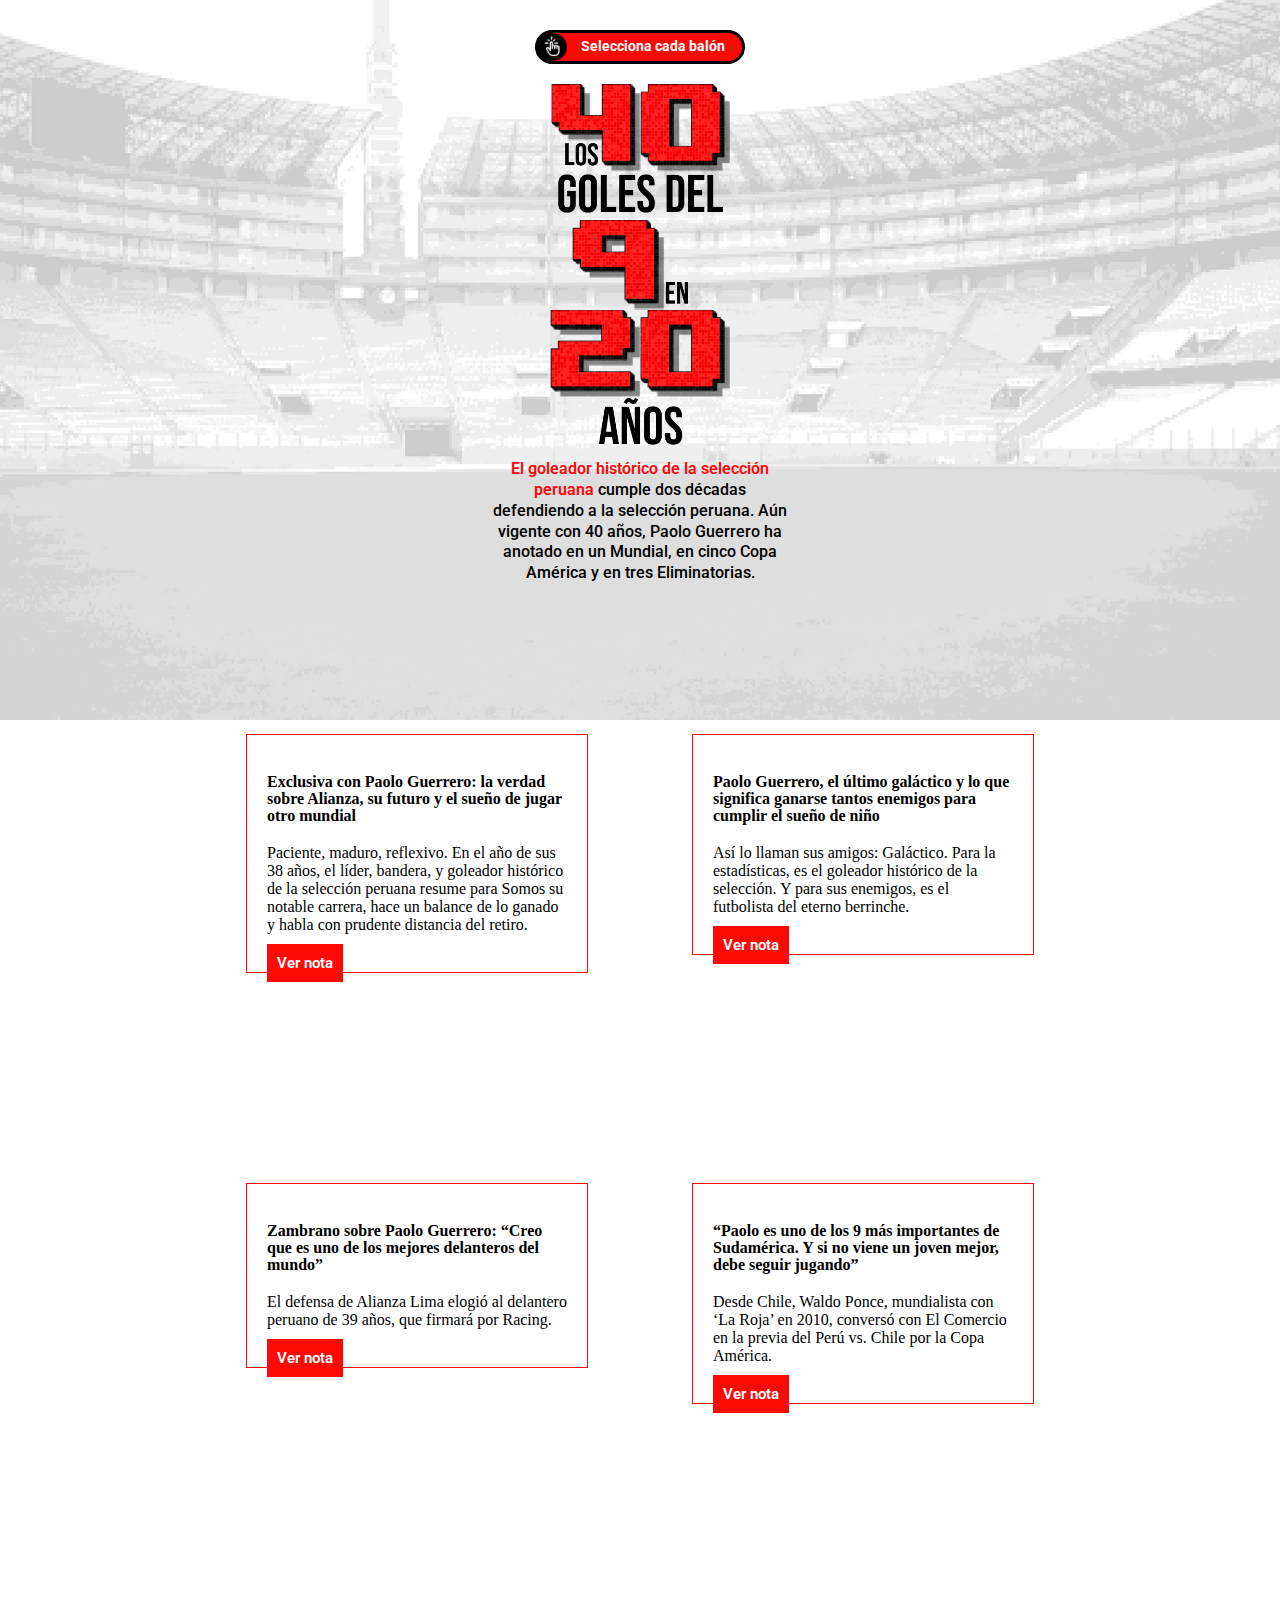
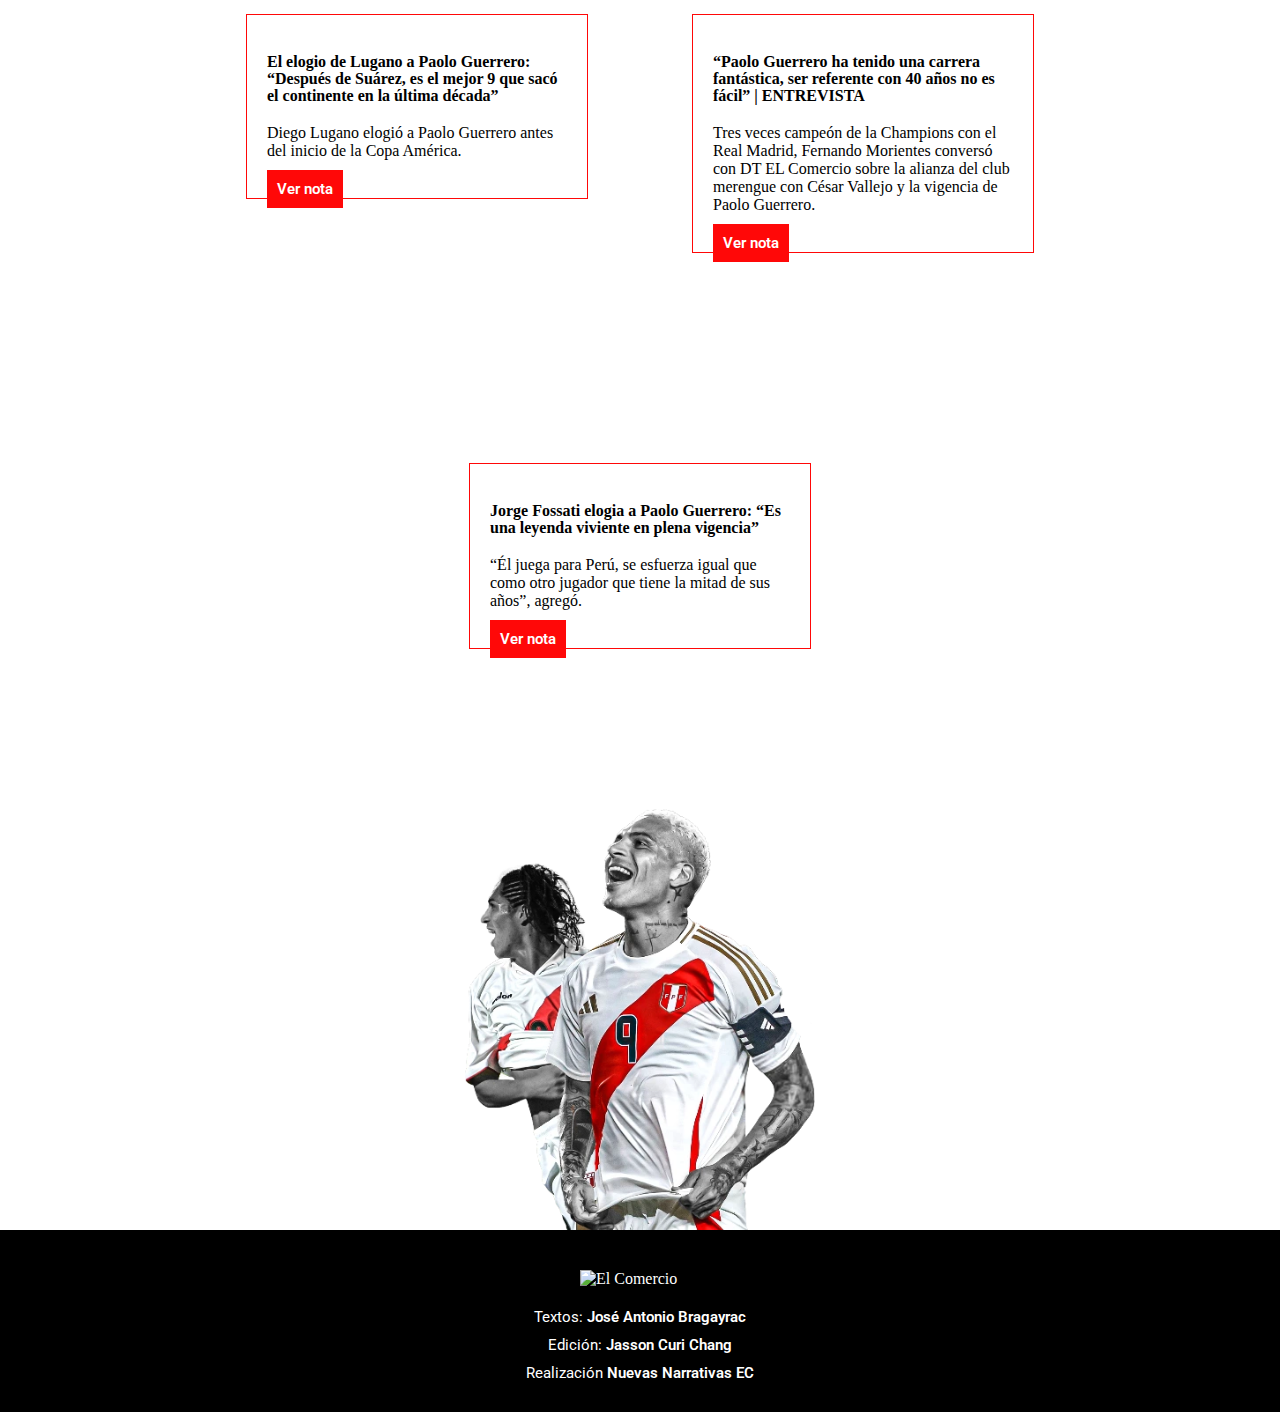
==== commit 906f36ef: "guerrero final" ====
--- a/movil/index.html
+++ b/movil/index.html
@@ -206,18 +206,18 @@
                 <span class="fecha">09-09-2007</span>
             </div>
             <h4>
-                Primer doblete monumental (50’ y 93’)
+                Primer doblete monumental (50’)
                 <span>Dos derechazos para dos goles ante Colombia</span>
             </h4>
             <p>
-                Perú perdía ante Colombia hasta que apareció Paolo Guerrero para ganar una pelota venenosa y definir de derecha casi en el suelo. Era el minuto 50 y a los 93 volvería a ser decisivo para marcar el empate, también de derecha en el estadio Monumental.
+                Perú perdía ante Colombia hasta que apareció Paolo Guerrero para ganar una pelota venenosa y definir de derecha casi en el suelo. Era el minuto 50.
             </p>
             <h5>
                 Perú 2-2 Colombia
                 <span>Estadio Monumental</span>
                 <span>Amistoso</span>
             </h5>
-            <iframe width="100%" height="315" src="https://www.youtube.com/embed/2K004dYfxaA?si=8Dpz30KWaag9TBLP&amp;start=113" title="YouTube video player" frameborder="0" allow="accelerometer; autoplay; clipboard-write; encrypted-media; gyroscope; picture-in-picture; web-share" referrerpolicy="strict-origin-when-cross-origin" allowfullscreen></iframe>
+            <iframe width="100%" height="315" src="https://www.youtube.com/embed/oZJtPSBRvbw?si=POMX-BdlAYWcMqDe&amp;start=96" title="YouTube video player" frameborder="0" allow="accelerometer; autoplay; clipboard-write; encrypted-media; gyroscope; picture-in-picture; web-share" referrerpolicy="strict-origin-when-cross-origin" allowfullscreen></iframe>
         </div>
     </div>
 
@@ -230,11 +230,11 @@
                 <span class="fecha">09-09-2007</span>
             </div>
             <h4>
-                Primer doblete monumental (50’ y 93’)
-                <span>Dos derechazos para dos goles ante Colombia</span>
-            </h4>
-            <p>
-                Perú perdía ante Colombia hasta que apareció Paolo Guerrero para ganar una pelota venenosa y definir de derecha casi en el suelo. Era el minuto 50 y a los 93 volvería a ser decisivo para marcar el empate, también de derecha en el estadio Monumental.
+                Un segundo gol para el empate (93')
+                <span>El tanto salvador con el tiempo cumplido</span>
+            </h4>
+            <p>
+                Luego de anotar el descuento a los 50 minutos, Paolo Guerrero vuelve a ser determinante en el partido. Esta vez a los 93 minutos, ya con el tiempo cumplido, el 'Depredador' aparece para definir de derecha y sentenciar el 2-2 final.
             </p>
             <h5>
                 Perú 2-2 Colombia
@@ -378,7 +378,7 @@
                 <span>Guerrero se convierte en goleador de la Copa América 2011</span>
             </h4>
             <p>
-                Abrió la cuenta Willian Chiroque y el resto fue repertorio absoluto de Paolo Guerrero ante Venezuela. Su primer hat-trick con la Bicolor. Tres derechazos y tres tantos para coronarse como goleador del torneo con cinco tantos.
+                Ya finalizando el partido, nuevamente aparece Paolo Guerrero para controlar, evadir a un defensa y definir cruzado sin que nada pueda ser el arquero para evitar el segundo tanto en la cuenta personal del goleador.
             </p>
             <h5>
                 Perú 4-1 Venezuela
@@ -402,7 +402,7 @@
                 <span>Guerrero se convierte en goleador de la Copa América 2011</span>
             </h4>
             <p>
-                Abrió la cuenta Willian Chiroque y el resto fue repertorio absoluto de Paolo Guerrero ante Venezuela. Su primer hat-trick con la Bicolor. Tres derechazos y tres tantos para coronarse como goleador del torneo con cinco tantos.
+                El tercer tanto es muy parecido. Ya con el tiempo cumplido, Paolo Guerrero se encuentra una pelota en ataque y no tiene problemas para entrar al área y definir otra vez de derecha, aunque esta vez con un toque más suave y celebrar.
             </p>
             <h5>
                 Perú 4-1 Venezuela
@@ -426,7 +426,7 @@
                 <span>Guerrero logra su segundo doblete con la selección peruana</span>
             </h4>
             <p>
-                Debut soñado en las Eliminatorias 2014. En el Nacional y ante Paraguay, Paolo Guerrero marcaba un doblete que ilusionaba a todos un país. Primero, un derechazo y luego un toque suave, también de derecha, para su segundo doblete con Perú.
+                Debut soñado en las Eliminatorias 2014. En el Nacional y ante Paraguay, Paolo Guerrero define de derecha tras amagar a un defensa y dejar en el camino al arquero. La jugada de contragolpe la había iniciado Jefferson Farfán.
             </p>
             <h5>
                 Perú 2-0 Paraguay
@@ -450,7 +450,7 @@
                 <span>Guerrero logra su segundo doblete con la selección peruana</span>
             </h4>
             <p>
-                Debut soñado en las Eliminatorias 2014. En el Nacional y ante Paraguay, Paolo Guerrero marcaba un doblete que ilusionaba a todos un país. Primero, un derechazo y luego un toque suave, también de derecha, para su segundo doblete con Perú.
+                Otra jugada iniciada por Jefferson Farfán que termina recostándose por derecha para que Claudio Pizarro saque un centro al corazón del área. Ahí estaba Paolo Guerrero, que acomoda la pelota y mete el derechazo.
             </p>
             <h5>
                 Perú 2-0 Paraguay
@@ -594,7 +594,7 @@
                 <span>Paolo anota tres goles ante Bolivia por la Copa América</span>
             </h4>
             <p>
-                Primero fue un centro de Vargas y Paolo que fusila al arquero con un cabezazo. Luego, un pase perfecto de Cueva para definir de derecha. Finalmente, el Depredador aprovecha un error rival para definir de derecha.
+                Jugada controlada de Christian Cueva, que ve correr a Paolo Guerrero y le lanza un centro perfecto. El 'Depredador' sin marca, define de inmediato de derecha para vencer al portero boliviano y poner el 2-0.
             </p>
             <h5>
                 Perú 3-1 Bolivia
@@ -618,7 +618,7 @@
                 <span>Paolo anota tres goles ante Bolivia por la Copa América</span>
             </h4>
             <p>
-                Primero fue un centro de Vargas y Paolo que fusila al arquero con un cabezazo. Luego, un pase perfecto de Cueva para definir de derecha. Finalmente, el Depredador aprovecha un error rival para definir de derecha.
+                El tercer tanto frente a Bolivia fue un 'regalito' de la defensa rival. Pase mal al medio y Paolo Guerrero aprovecha para capturar la pelota, pica y define perfecto al lado derecho ante la salida del portero.
             </p>
             <h5>
                 Perú 3-1 Bolivia
@@ -882,7 +882,7 @@
                 <span>Paolo reaparece tras un año sin goles</span>
             </h4>
             <p>
-                Ya clasificado al Mundial de Rusia 2018, Perú se alista con un amistoso en Suiza. Guerrero aparece para aprovechar un rebote con una sutil definición de derecha. Luego, volvería a aparecer con un cabezazo tras centro de Carrillo.
+                La jugada empieza con Edison Flores por derecha, que asiste para Renato Tapia y la pelota termina con André Carrillo por izquierda. La 'Culebra' saca el centro y el 'Depredador' aparece para meter el frentazo.
             </p>
             <h5>
                 Perú 3-0 Arabia Saudita
@@ -913,7 +913,7 @@
                 <span>Rusia</span>
                 <span>Mundial Rusia 2018</span>
             </h5>
-            <iframe width="100%" height="315" src="https://www.youtube.com/embed/1pwso2yOvWE?si=95jW_swHLKOJbxSc" title="YouTube video player" frameborder="0" allow="accelerometer; autoplay; clipboard-write; encrypted-media; gyroscope; picture-in-picture; web-share" referrerpolicy="strict-origin-when-cross-origin" allowfullscreen></iframe>
+            <iframe width="100%" height="315" src="https://www.youtube.com/embed/oZJtPSBRvbw?si=-ZCFXnd348Fzmdup&amp;start=594" title="YouTube video player" frameborder="0" allow="accelerometer; autoplay; clipboard-write; encrypted-media; gyroscope; picture-in-picture; web-share" referrerpolicy="strict-origin-when-cross-origin" allowfullscreen></iframe>
         </div>
     </div>
 
@@ -1177,29 +1177,29 @@
         <div class="box-item"> 
             <div class="box-texto-item">
                 <div class="item">
-                    <img src="https://elcomercio.pe/resizer/v2/TQ4WTJQ3QRECZOV6CGQYV44EW4.png?auth=26fe4e1dbe10c040319672e63f0cd01e08d8e7cf54742f6f30d4485d7ac3ee60&width=1200&height=680&quality=75&smart=true" alt="" width="100%">
+                    <img src="https://elcomercio-elcomercio-prod.web.arc-cdn.net/resizer/v2/HMRLHOPLNBGBFNW746K2KHV43U.jpg?auth=9fe81d62158807b4628498653b8185b5396d0efb373074ce0ae818489478e605&width=980&height=528&smart=true&quality=75" alt="" width="100%">
                 </div><!--item-->   
                 <h4>
-                    <a href="https://elcomercio.pe/deporte-total/futbol-peruano/paolo-guerrero-se-compara-con-claudio-pizarro-y-elige-al-mejor-entre-los-dos-dejo-el-nombre-de-peru-bien-alto-en-europa-video-enfocados-noticia/" target="_blank">Guerrero se compara con Pizarro y elige al mejor entre los dos | VIDEO</a>
+                    <a href="https://elcomercio.pe/somos/historias/paolo-guerrero-en-exclusiva-la-verdad-sobre-alianza-lima-su-futuro-y-el-sueno-de-jugar-otro-mundial-con-la-seleccion-peruana-qatar-2022-noticia/" target="_blank">Exclusiva con Paolo Guerrero: la verdad sobre Alianza, su futuro y el sueño de jugar otro mundial</a>
                 </h4>    
                 <p>
-                    El delantero nacional dejó clara su admiración por el Bombardero de los Andes durante una nueva aparición en el programa Enfocados con Farfán y Guizasola
+                    Paciente, maduro, reflexivo. En el año de sus 38 años, el líder, bandera, y goleador histórico de la selección peruana resume para Somos su notable carrera, hace un balance de lo ganado y habla con prudente distancia del retiro.
                 </p>
-                <a class="btn oscuro" href="https://elcomercio.pe/deporte-total/futbol-peruano/paolo-guerrero-se-compara-con-claudio-pizarro-y-elige-al-mejor-entre-los-dos-dejo-el-nombre-de-peru-bien-alto-en-europa-video-enfocados-noticia/" target="_blank">Ver nota</a>
+                <a class="btn oscuro" href="https://elcomercio.pe/somos/historias/paolo-guerrero-en-exclusiva-la-verdad-sobre-alianza-lima-su-futuro-y-el-sueno-de-jugar-otro-mundial-con-la-seleccion-peruana-qatar-2022-noticia/" target="_blank">Ver nota</a>
             </div>              
         </div>
         <div class="box-item"> 
             <div class="box-texto-item">
                 <div class="item">
-                    <img src="https://elcomercio-elcomercio-prod.web.arc-cdn.net/resizer/v2/I2MAZFVYENDFTPN7H3PY6FBOCQ.png?auth=5a8ff717143d664480917feba9d5299873e412a06d4c8341ec163340b49891c1&width=1200&height=680&smart=true&quality=75" alt="" width="100%">
+                    <img src="https://elcomercio.pe/resizer/v2/JCKCEPMJ6VEYHCPTQQGZ67FH3U.jpg?auth=b78834a1610ee66e2de75e666095040ba47cb6c5cd4a726af362b798d74b9bd1&width=980&height=528&quality=75&smart=true" alt="" width="100%">
                 </div><!--item-->   
                 <h4>
-                    <a href="https://elcomercio.pe/deporte-total/futbol-peruano/paolo-guerrero-claudio-pizarro-o-gianluca-lapadula-quien-fue-el-mejor-9-de-la-seleccion-peruana-en-los-ultimos-treinta-anos-deporte-futbol-premios-dt-rmmd-dtcc-noticia/" target="_blank">Paolo, Claudio o Lapadula: ¿quién fue el mejor 9 de la selección peruana en los últimos treinta años?</a>
+                    <a href="https://elcomercio.pe/deporte-total/futbol-peruano/alianza-lima-paolo-guerrero-el-ultimo-galactico-y-lo-que-significa-ganarse-tantos-enemigos-para-cumplir-el-sueno-de-nino-noticia/" target="_blank">Paolo Guerrero, el último galáctico y lo que significa ganarse tantos enemigos para cumplir el sueño de niño</a>
                 </h4>    
                 <p>
-                    Ya puedes votar en los Premios DT para elegir a lo mejor del deporte peruano en las últimas tres décadas. Vota en nuestra web.
+                    Así lo llaman sus amigos: Galáctico. Para la estadísticas, es el goleador histórico de la selección. Y para sus enemigos, es el futbolista del eterno berrinche. 
                 </p>
-                <a class="btn oscuro" href="https://elcomercio.pe/deporte-total/futbol-peruano/paolo-guerrero-claudio-pizarro-o-gianluca-lapadula-quien-fue-el-mejor-9-de-la-seleccion-peruana-en-los-ultimos-treinta-anos-deporte-futbol-premios-dt-rmmd-dtcc-noticia/" target="_blank">Ver nota</a>
+                <a class="btn oscuro" href="https://elcomercio.pe/deporte-total/futbol-peruano/alianza-lima-paolo-guerrero-el-ultimo-galactico-y-lo-que-significa-ganarse-tantos-enemigos-para-cumplir-el-sueno-de-nino-noticia/" target="_blank">Ver nota</a>
             </div>                
         </div>
         <div class="box-item"> 
@@ -1280,6 +1280,9 @@
         <img src="https://d1ts5g4ys243sh.cloudfront.net/proyectos_especiales_prod/especiales-multimedia/somos-35-anos-mejores-portadas-ecpm/img/logo-comercio.png" alt="El Comercio" width="100%">
         <p>
             Textos: <span>José Antonio Bragayrac</span>
+        </p>
+        <p>
+            Edición: <span>Jasson Curi Chang</span>
         </p>
         <p>
             Realización <span>Nuevas Narrativas EC</span>
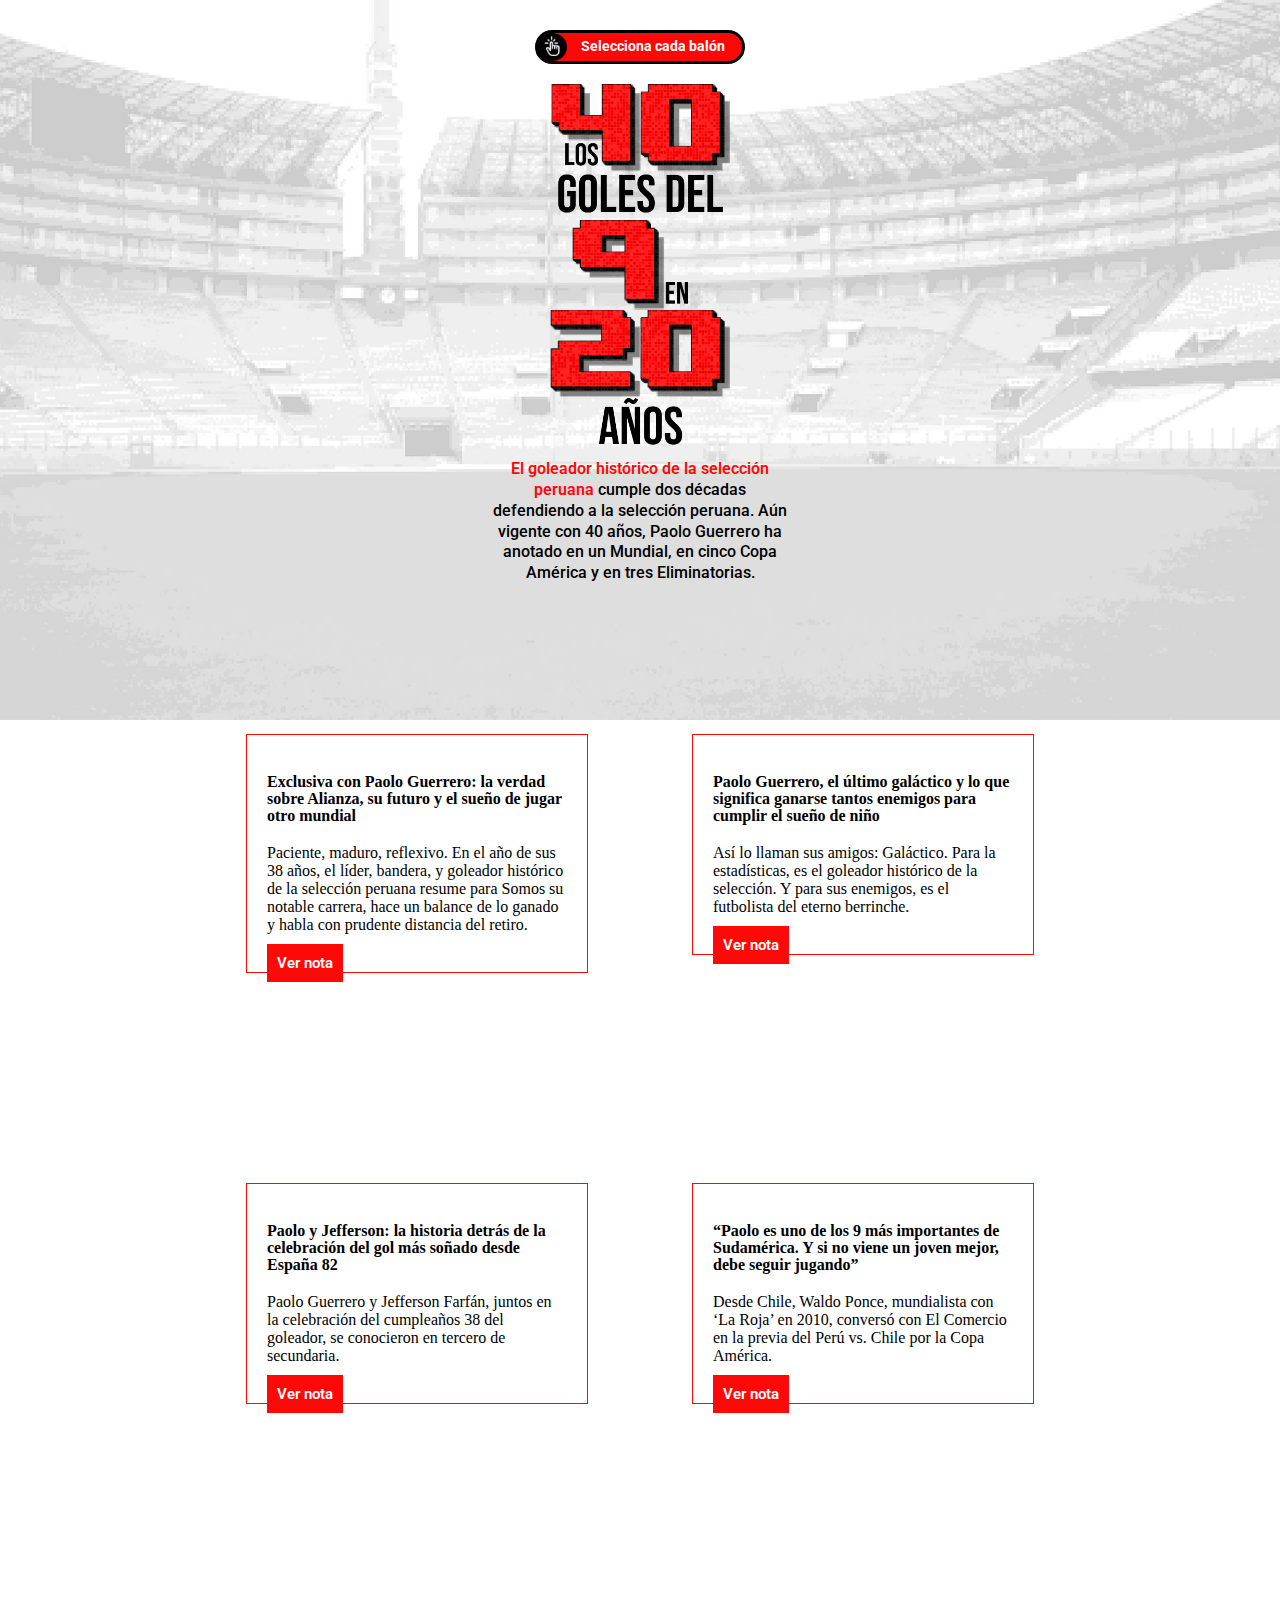
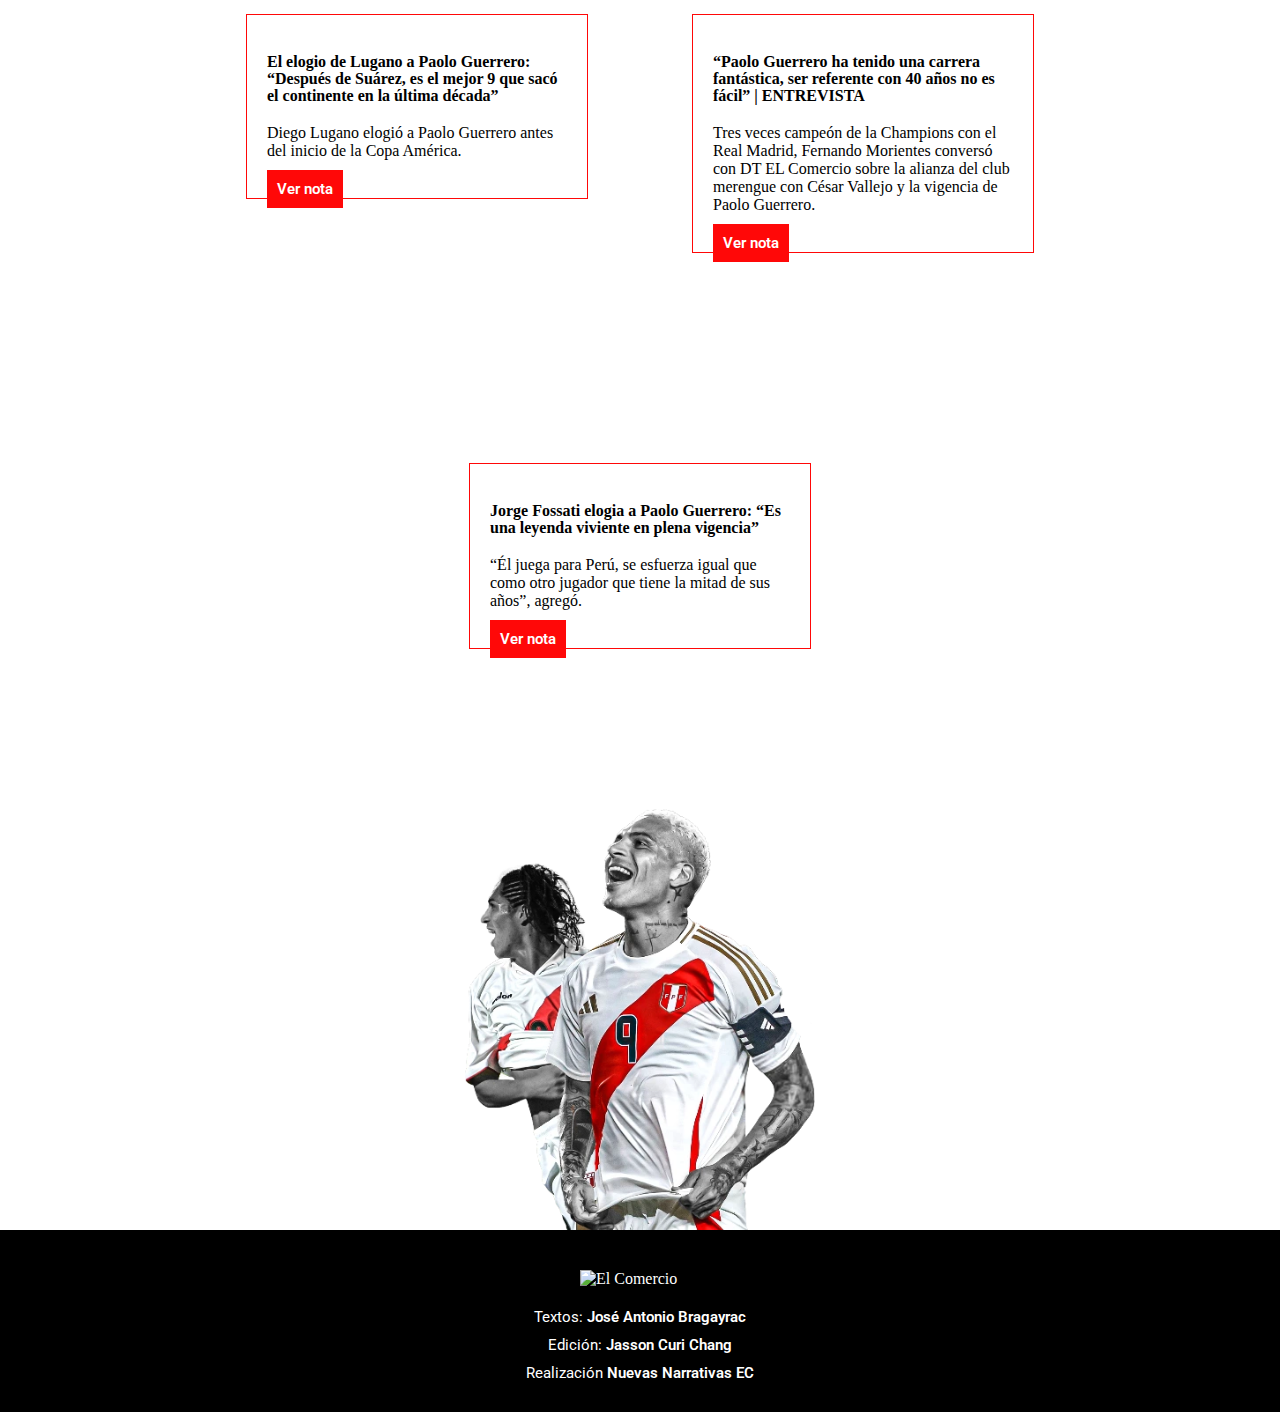
==== commit 1668cbe8: "guerrero final" ====
--- a/movil/index.html
+++ b/movil/index.html
@@ -1205,15 +1205,15 @@
         <div class="box-item"> 
             <div class="box-texto-item">
                 <div class="item">
-                    <img src="https://elcomercio-elcomercio-prod.web.arc-cdn.net/resizer/v2/5I2UJXJWPNBF5M7EW6AW3JYYXY.jpg?auth=d917f9c633271ce7261d1fbb2ca66680c78d0096d1841d177f58a4634141e7e2&width=1200&height=680&smart=true&quality=75" alt="" width="100%">
+                    <img src="https://elcomercio.pe/resizer/O87z0V0PhJwlV2Qtt2S3BZ0U4f8=/980x528/smart/filters:format(jpeg):quality(75)/cloudfront-us-east-1.images.arcpublishing.com/elcomercio/LCYVDID6LNFRXH5GHUFZXBF2VM.jpg" alt="" width="100%">
                 </div><!--item-->   
                 <h4>
-                    <a href="https://elcomercio.pe/deporte-total/futbol-peruano/carlos-zambrano-sobre-paolo-guerrero-tras-su-llegada-a-racing-creo-que-es-uno-de-los-mejores-delanteros-del-mundo-video-noticia/" target="_blank">Zambrano sobre Paolo Guerrero: “Creo que es uno de los mejores delanteros del mundo”</a>
+                    <a href="https://elcomercio.pe/somos/historias/peru-vs-venezuela-paolo-guerrero-y-jefferson-farfan-lo-que-no-sabias-de-la-celebracion-del-gol-mas-sonado-desde-espana-82-seleccion-peruana-eliminatorias-qatar-2022-rusia-2018-noticia/" target="_blank">Paolo y Jefferson: la historia detrás de la celebración del gol más soñado desde España 82</a>
                 </h4>    
                 <p>
-                    El defensa de Alianza Lima elogió al delantero peruano de 39 años, que firmará por Racing.
+                    Paolo Guerrero y Jefferson Farfán, juntos en la celebración del cumpleaños 38 del goleador, se conocieron en tercero de secundaria.
                 </p>
-                <a class="btn oscuro" href="https://elcomercio.pe/deporte-total/futbol-peruano/carlos-zambrano-sobre-paolo-guerrero-tras-su-llegada-a-racing-creo-que-es-uno-de-los-mejores-delanteros-del-mundo-video-noticia/" target="_blank">Ver nota</a>
+                <a class="btn oscuro" href="https://elcomercio.pe/somos/historias/peru-vs-venezuela-paolo-guerrero-y-jefferson-farfan-lo-que-no-sabias-de-la-celebracion-del-gol-mas-sonado-desde-espana-82-seleccion-peruana-eliminatorias-qatar-2022-rusia-2018-noticia/" target="_blank">Ver nota</a>
             </div>                
         </div>
         <div class="box-item"> 
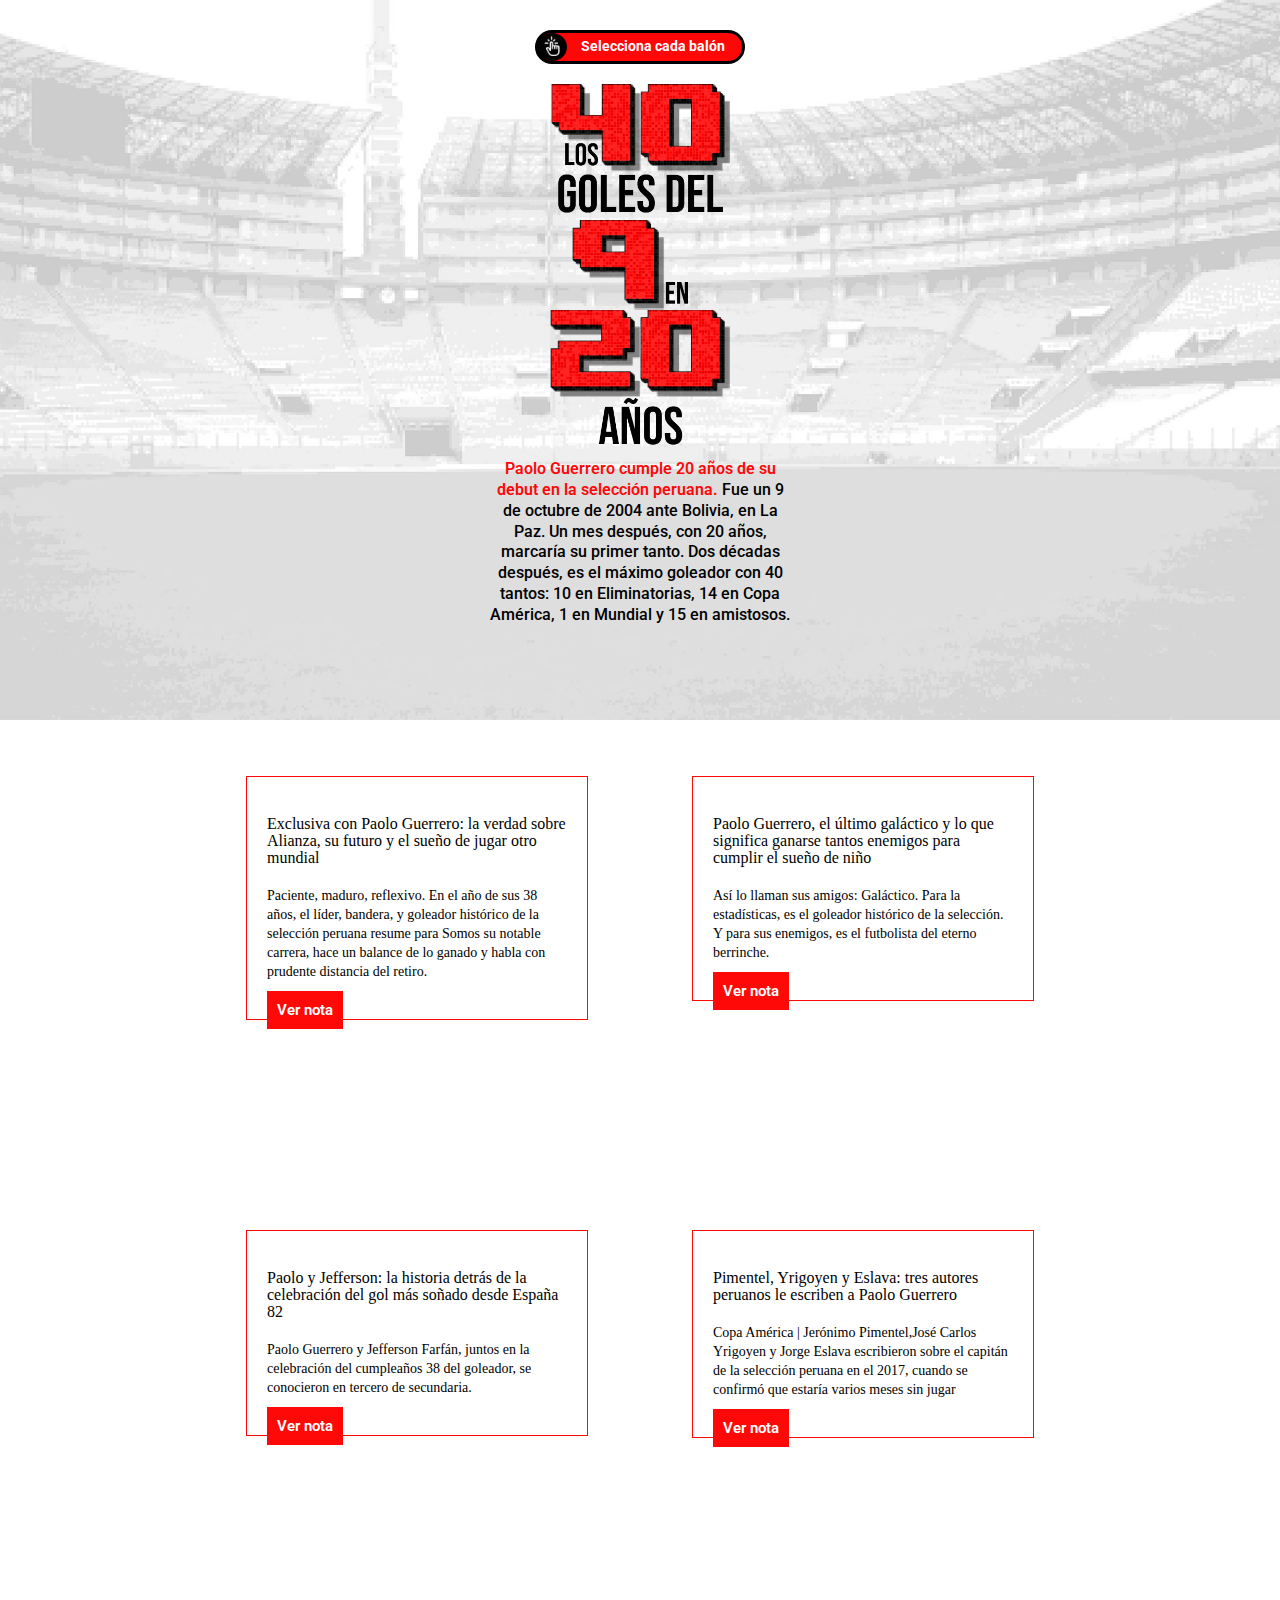
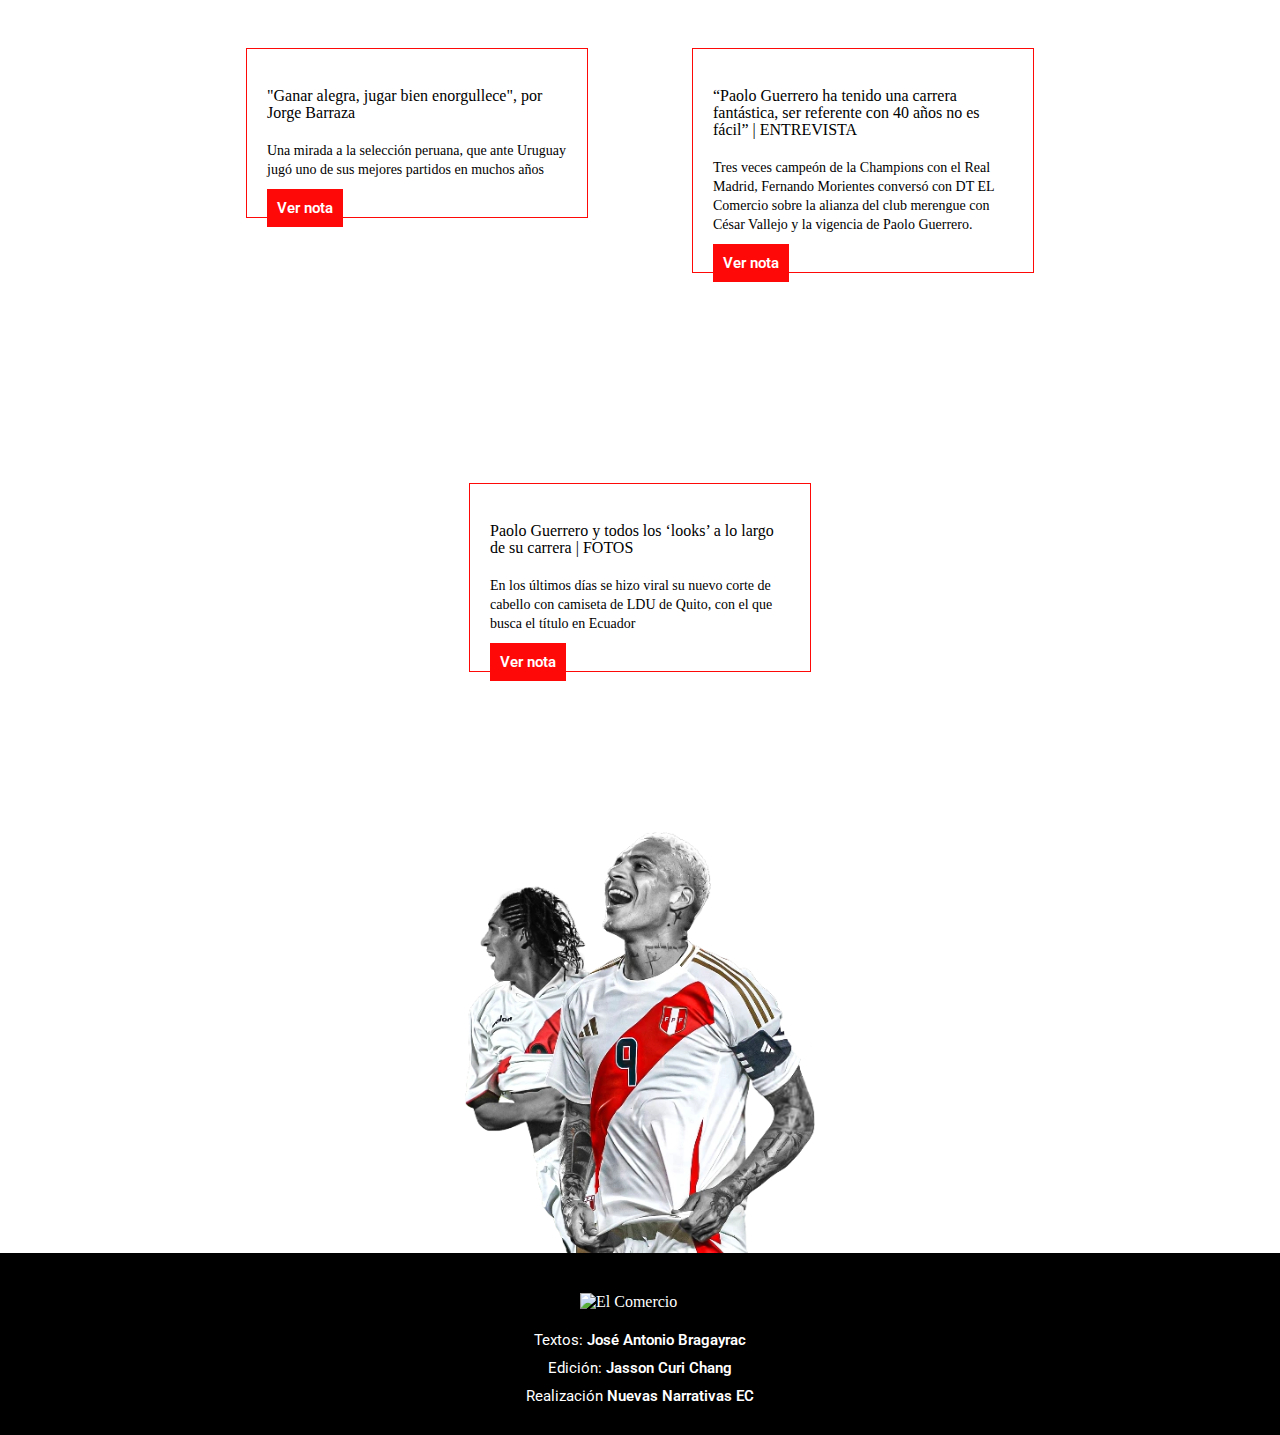
==== commit 7d09206d: "guerrero final" ====
--- a/movil/index.html
+++ b/movil/index.html
@@ -1168,7 +1168,7 @@
             </ul>
         </div>
         <h2 class="bajada-movil">
-            <span>El goleador histórico de la selección peruana</span> cumple dos décadas defendiendo a la selección peruana. Aún vigente con 40 años, Paolo Guerrero ha anotado en un Mundial, en cinco Copa América y en tres Eliminatorias. 
+            <span>Paolo Guerrero cumple 20 años de su debut en la selección peruana. </span> Fue un 9 de octubre de 2004 ante Bolivia, en La Paz. Un mes después, con 20 años, marcaría su primer tanto. Dos décadas después, es el máximo goleador con 40 tantos: 10 en Eliminatorias, 14 en Copa América, 1 en Mundial y 15 en amistosos. 
         </h2>
 
     </div>
@@ -1219,29 +1219,29 @@
         <div class="box-item"> 
             <div class="box-texto-item">
                 <div class="item">
-                    <img src="https://elcomercio.pe/resizer/v2/MHSMLOAUH5CIPFMMXB2QPMPW2M.jpg?auth=792782d4340098d8ca48240a73c9fda8c6bec77e738d40691e6fca1efac50e97&width=620&quality=75&smart=true" alt="" width="100%">
+                    <img src="https://elcomercio.pe/resizer/-DFYm3oUBqUX1TeiJW43gLbdcUs=/1200x680/smart/filters:format(jpeg):quality(75)/arc-anglerfish-arc2-prod-elcomercio.s3.amazonaws.com/public/QYCDA2ITGFE6LGPZDNDKPIKD7U.jpg" alt="" width="100%">
                 </div><!--item-->   
                 <h4>
-                    <a href="https://elcomercio.pe/deporte-total/seleccion/[base64]/" target="_blank">“Paolo es uno de los 9 más importantes de Sudamérica. Y si no viene un joven mejor, debe seguir jugando”</a>
+                    <a href="https://elcomercio.pe/somos/firmas/copa-america-tres-escritores-peruanos-le-escriben-paolo-guerrero-noticia-ecpm-478216-noticia/" target="_blank">Pimentel, Yrigoyen y Eslava: tres autores peruanos le escriben a Paolo Guerrero</a>
                 </h4>    
                 <p>
-                    Desde Chile, Waldo Ponce, mundialista con ‘La Roja’ en 2010, conversó con El Comercio en la previa del Perú vs. Chile por la Copa América.
+                    Copa América | Jerónimo Pimentel,José Carlos Yrigoyen y Jorge Eslava escribieron sobre el capitán de la selección peruana en el 2017, cuando se confirmó que estaría varios meses sin jugar
                 </p>
-                <a class="btn oscuro" href="https://elcomercio.pe/deporte-total/seleccion/[base64]/" target="_blank">Ver nota</a>
+                <a class="btn oscuro" href="https://elcomercio.pe/somos/firmas/copa-america-tres-escritores-peruanos-le-escriben-paolo-guerrero-noticia-ecpm-478216-noticia/" target="_blank">Ver nota</a>
             </div>                
         </div>
         <div class="box-item"> 
             <div class="box-texto-item">
                 <div class="item">
-                    <img src="https://elcomercio.pe/resizer/v2/PLXP7TPEGVF5TGCX4MRJQRF4II.jpg?auth=d0fbe2da7927bcc0ace0aebc933ef3e475bf29dff76518a17984f144f8b3d692&width=1200&height=680&quality=75&smart=true" alt="" width="100%">
+                    <img src="https://elcomercio.pe/resizer/KyriwdR1x_ka7L3JFQknCr77_0A=/580x330/smart/filters:format(jpeg):quality(75)/arc-anglerfish-arc2-prod-elcomercio.s3.amazonaws.com/public/NH76TQT2OFHLNE4OO7VUYTX7LQ.jpg" alt="" width="100%">
                 </div><!--item-->   
                 <h4>
-                    <a href="https://elcomercio.pe/deporte-total/futbol-mundial/el-elogio-de-diego-lugano-a-paolo-guerrero-despues-de-suarez-es-el-mejor-9-que-saco-el-continente-en-la-ultima-decada-selecciona-peruana-noticia/" target="_blank">El elogio de Lugano a Paolo Guerrero: “Después de Suárez, es el mejor 9 que sacó el continente en la última década”</a>
+                    <a href="https://elcomercio.pe/deporte-total/seleccion/ganar-alegra-jugar-enorgullece-jorge-barraza-412133-noticia/" target="_blank">"Ganar alegra, jugar bien enorgullece", por Jorge Barraza</a>
                 </h4>    
                 <p>
-                    Diego Lugano elogió a Paolo Guerrero antes del inicio de la Copa América.
+                    Una mirada a la selección peruana, que ante Uruguay jugó uno de sus mejores partidos en muchos años
                 </p>
-                <a class="btn oscuro" href="https://elcomercio.pe/deporte-total/futbol-mundial/el-elogio-de-diego-lugano-a-paolo-guerrero-despues-de-suarez-es-el-mejor-9-que-saco-el-continente-en-la-ultima-decada-selecciona-peruana-noticia/" target="_blank">Ver nota</a>
+                <a class="btn oscuro" href="https://elcomercio.pe/deporte-total/seleccion/ganar-alegra-jugar-enorgullece-jorge-barraza-412133-noticia/" target="_blank">Ver nota</a>
             </div>                
         </div>
         <div class="box-item"> 
@@ -1261,15 +1261,15 @@
         <div class="box-item"> 
             <div class="box-texto-item">
                 <div class="item">
-                    <img src="https://elcomercio.pe/resizer/v2/OH2OECMMJBCI7FMMAC2GL3JJZ4.jpg?auth=dbbf12ea71cc48661fd2ede8606af22902d02e4acce91d8fc27e16c5607a2b2b&width=1200&height=680&quality=75&smart=true" alt="" width="100%">
+                    <img src="https://elcomercio.pe/resizer/v2/WSMVYDRWTJGE7DA2UBDMOS6MWA.jpg?auth=1a437f06ad6aefe43ddac8a32e97f0b34f3311d2be929aeb5a61bcf929fd0c6a&width=1600&height=1048&quality=75&smart=true" alt="" width="100%">
                 </div><!--item-->   
                 <h4>
-                    <a href="https://elcomercio.pe/deporte-total/seleccion/jorge-fossati-elogia-a-paolo-guerrero-es-una-leyenda-viviente-en-plena-vigencia-seleccion-peruana-republica-dominicana-ultimas-noticia/" target="_blank">Jorge Fossati elogia a Paolo Guerrero: “Es una leyenda viviente en plena vigencia”</a>
+                    <a href="https://elcomercio.pe/deporte-total/seleccion/paolo-guerrero-y-todos-los-looks-a-lo-largo-de-su-carrera-fotos-seleccion-peruana-ldu-ultimas-noticia/" target="_blank">Paolo Guerrero y todos los ‘looks’ a lo largo de su carrera | FOTOS</a>
                 </h4>    
                 <p>
-                    “Él juega para Perú, se esfuerza igual que como otro jugador que tiene la mitad de sus años”, agregó.
+                    En los últimos días se hizo viral su nuevo corte de cabello con camiseta de LDU de Quito, con el que busca el título en Ecuador
                 </p>
-                <a class="btn oscuro" href="https://elcomercio.pe/deporte-total/seleccion/jorge-fossati-elogia-a-paolo-guerrero-es-una-leyenda-viviente-en-plena-vigencia-seleccion-peruana-republica-dominicana-ultimas-noticia/" target="_blank">Ver nota</a>
+                <a class="btn oscuro" href="https://elcomercio.pe/deporte-total/seleccion/paolo-guerrero-y-todos-los-looks-a-lo-largo-de-su-carrera-fotos-seleccion-peruana-ldu-ultimas-noticia/" target="_blank">Ver nota</a>
             </div>                
         </div>
     </div>
